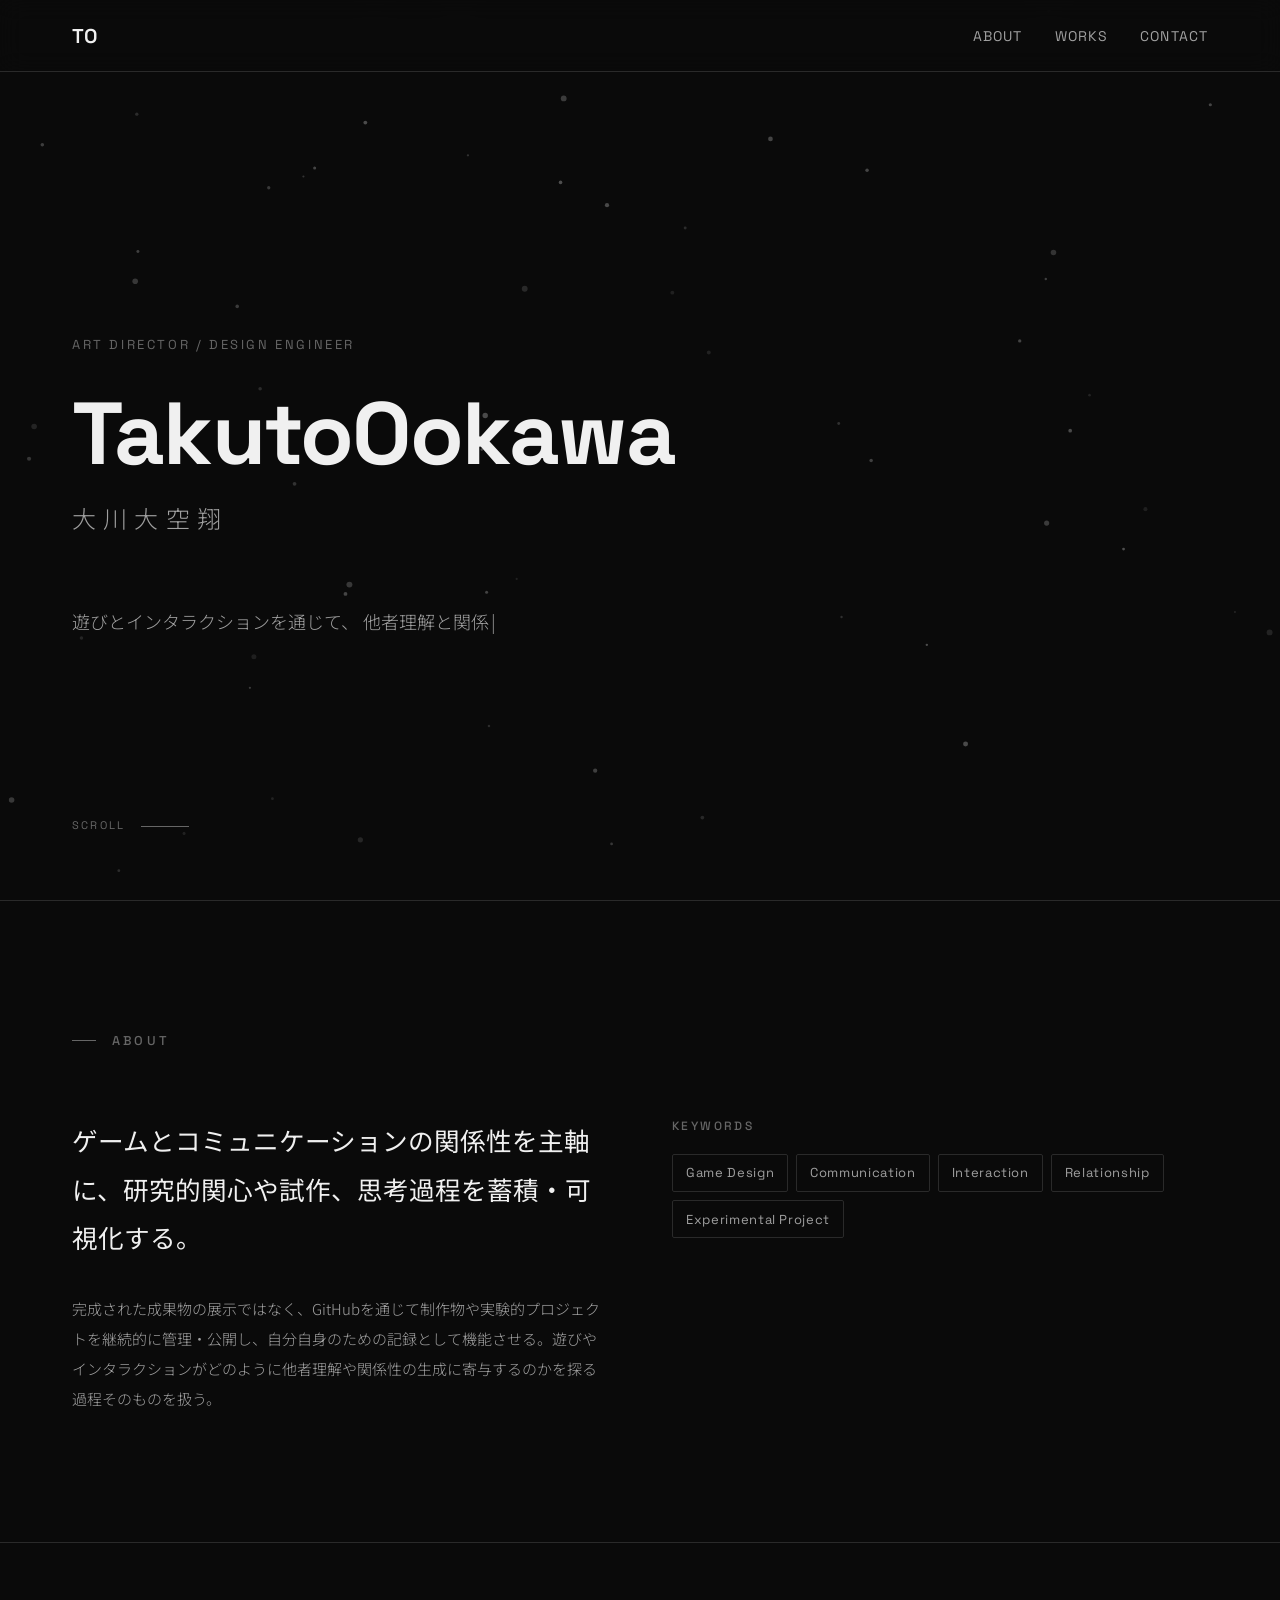
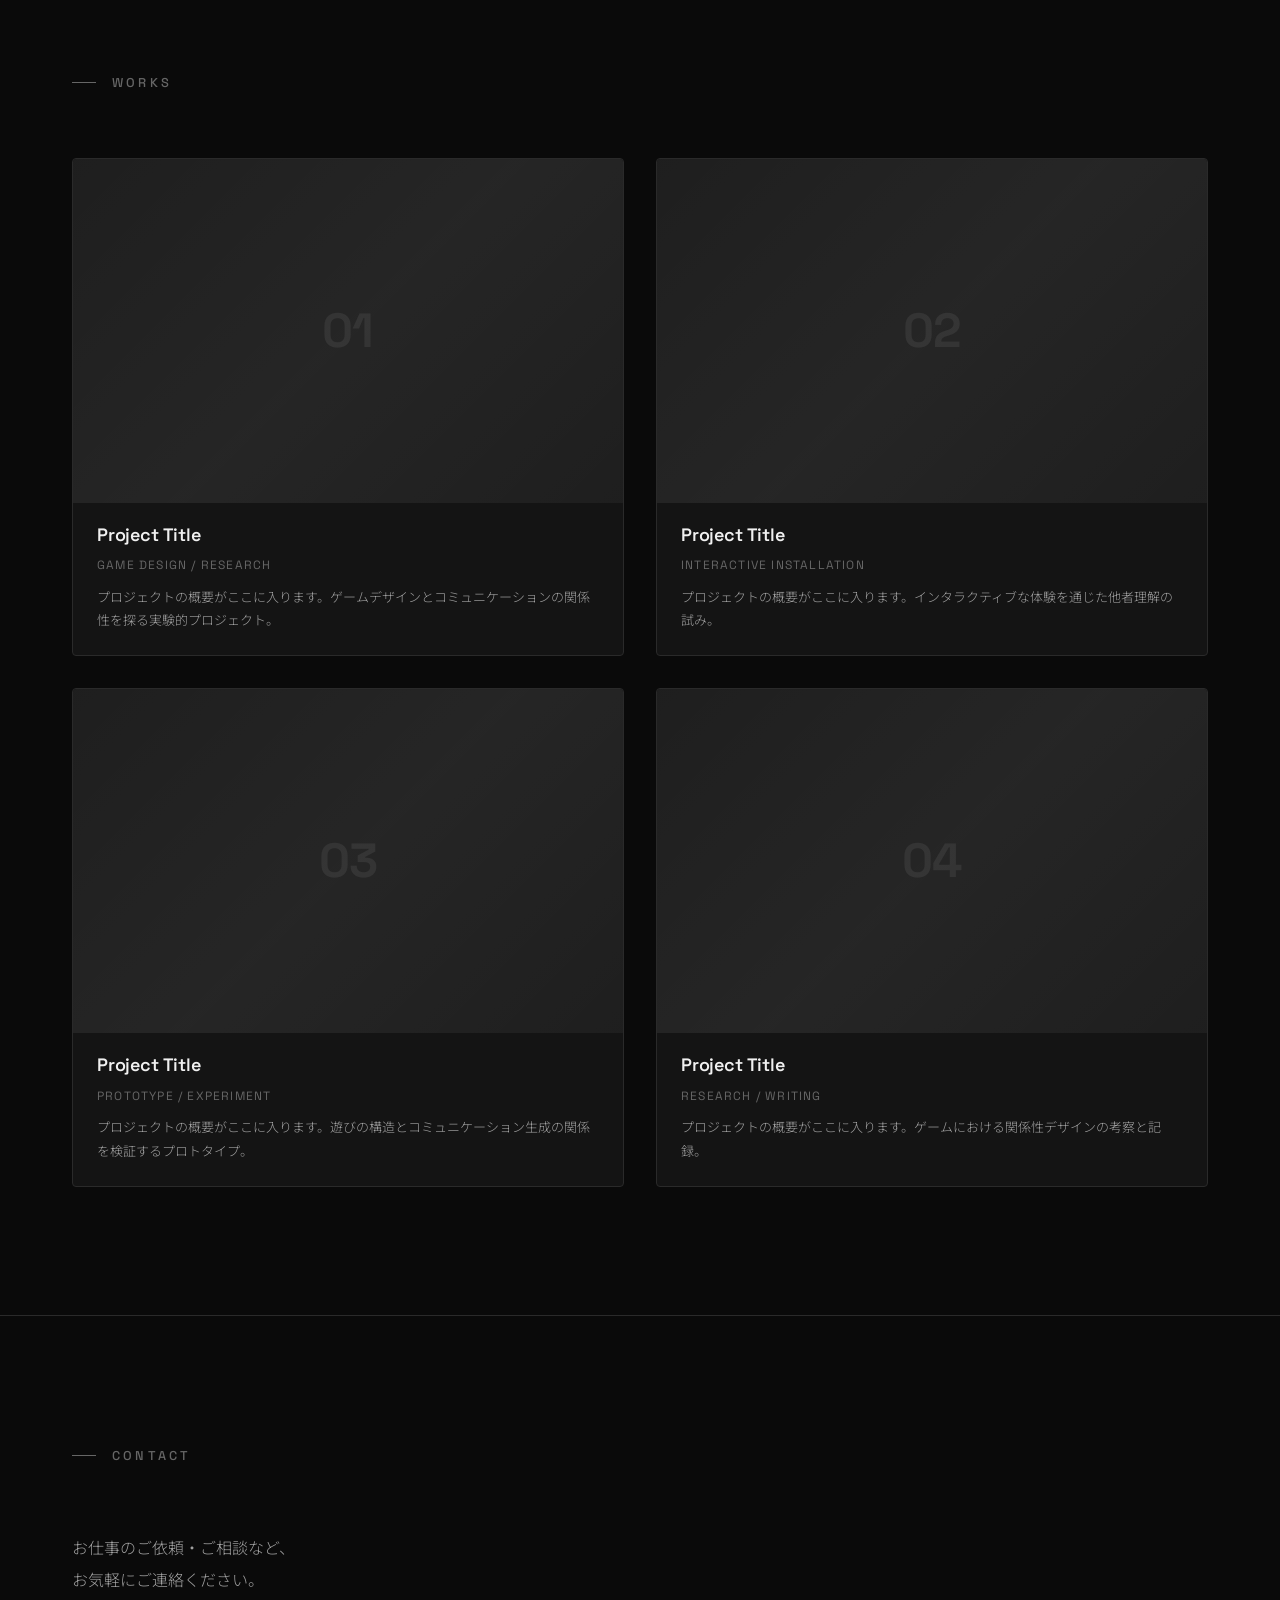
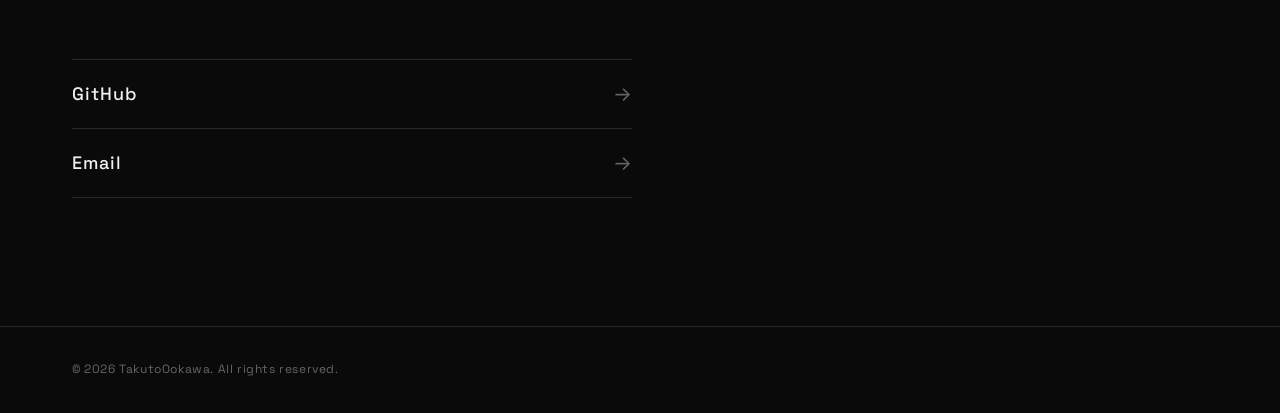
==== index.html @ 3dca69b6 "Add portfolio site skeleton (HTML/CSS/JS) - Single-page dark theme portfolio with hero, about, works" ====
<!DOCTYPE html>
<html lang="ja">
<head>
  <meta charset="UTF-8">
  <meta name="viewport" content="width=device-width, initial-scale=1.0">
  <title>TakutoOokawa | Art Director / Design Engineer</title>
  <meta name="description" content="ゲームとコミュニケーションの関係性を主軸にした研究的関心や試作を紹介するポートフォリオサイト">
  <link rel="preconnect" href="https://fonts.googleapis.com">
  <link rel="preconnect" href="https://fonts.gstatic.com" crossorigin>
  <link href="https://fonts.googleapis.com/css2?family=Inter:wght@300;400;500;600&family=Noto+Sans+JP:wght@300;400;500;600&family=Space+Grotesk:wght@400;500;600;700&display=swap" rel="stylesheet">
  <link rel="stylesheet" href="style.css">
</head>
<body>

  <!-- Particle Background Canvas -->
  <canvas id="bg-canvas" aria-hidden="true"></canvas>

  <!-- Navigation -->
  <nav class="nav" data-animate="fade-in" aria-label="メインナビゲーション">
    <div class="nav__inner">
      <a href="#" class="nav__logo">TO</a>
      <ul class="nav__links">
        <li><a href="#about">About</a></li>
        <li><a href="#works">Works</a></li>
        <li><a href="#contact">Contact</a></li>
      </ul>
    </div>
  </nav>

  <!-- Hero -->
  <header id="hero" class="hero" data-section="hero">
    <div class="hero__content" data-animate="slide-up">
      <p class="hero__label">Art Director / Design Engineer</p>
      <h1 class="hero__name">
        <span class="hero__name-en">TakutoOokawa</span>
        <span class="hero__name-ja">大川大空翔</span>
      </h1>
      <p class="hero__intro typing-text" data-animate="slide-up" data-delay="200">
        遊びとインタラクションを通じて、<br class="sp-only">
        他者理解と関係性の生成を探る。
      </p>
    </div>
    <div class="hero__scroll" data-animate="fade-in" data-delay="600">
      <span class="hero__scroll-text">Scroll</span>
      <span class="hero__scroll-line"></span>
    </div>
  </header>

  <!-- Main Content -->
  <main>

  <!-- About -->
  <section id="about" class="section about" data-section="about">
    <div class="section__inner">
      <h2 class="section__heading" data-animate="slide-up">
        <span class="section__heading-en">About</span>
      </h2>
      <div class="about__content" data-animate="slide-up" data-delay="100">
        <div class="about__text">
          <p class="about__lead">
            ゲームとコミュニケーションの関係性を主軸に、<wbr>研究的関心や試作、思考過程を蓄積・可視化する。
          </p>
          <p class="about__description">
            完成された成果物の展示ではなく、GitHubを通じて制作物や実験的プロジェクトを継続的に管理・公開し、自分自身のための記録として機能させる。遊びやインタラクションがどのように他者理解や関係性の生成に寄与するのかを探る過程そのものを扱う。
          </p>
        </div>
        <div class="about__keywords" data-animate="slide-up" data-delay="200">
          <h3 class="about__keywords-title">Keywords</h3>
          <ul class="about__keywords-list">
            <li data-keyword>Game Design</li>
            <li data-keyword>Communication</li>
            <li data-keyword>Interaction</li>
            <li data-keyword>Relationship</li>
            <li data-keyword>Experimental Project</li>
          </ul>
        </div>
      </div>
    </div>
  </section>

  <!-- Works -->
  <section id="works" class="section works" data-section="works">
    <div class="section__inner">
      <h2 class="section__heading" data-animate="slide-up">
        <span class="section__heading-en">Works</span>
      </h2>
      <div class="works__grid" data-animate="stagger">
        <article class="works__card" data-card data-animate="slide-up" data-delay="0">
          <div class="works__card-thumbnail" data-placeholder>
            <span class="works__card-number">01</span>
          </div>
          <div class="works__card-info">
            <h3 class="works__card-title">Project Title</h3>
            <p class="works__card-category">Game Design / Research</p>
            <p class="works__card-description">プロジェクトの概要がここに入ります。ゲームデザインとコミュニケーションの関係性を探る実験的プロジェクト。</p>
          </div>
        </article>
        <article class="works__card" data-card data-animate="slide-up" data-delay="100">
          <div class="works__card-thumbnail" data-placeholder>
            <span class="works__card-number">02</span>
          </div>
          <div class="works__card-info">
            <h3 class="works__card-title">Project Title</h3>
            <p class="works__card-category">Interactive Installation</p>
            <p class="works__card-description">プロジェクトの概要がここに入ります。インタラクティブな体験を通じた他者理解の試み。</p>
          </div>
        </article>
        <article class="works__card" data-card data-animate="slide-up" data-delay="200">
          <div class="works__card-thumbnail" data-placeholder>
            <span class="works__card-number">03</span>
          </div>
          <div class="works__card-info">
            <h3 class="works__card-title">Project Title</h3>
            <p class="works__card-category">Prototype / Experiment</p>
            <p class="works__card-description">プロジェクトの概要がここに入ります。遊びの構造とコミュニケーション生成の関係を検証するプロトタイプ。</p>
          </div>
        </article>
        <article class="works__card" data-card data-animate="slide-up" data-delay="300">
          <div class="works__card-thumbnail" data-placeholder>
            <span class="works__card-number">04</span>
          </div>
          <div class="works__card-info">
            <h3 class="works__card-title">Project Title</h3>
            <p class="works__card-category">Research / Writing</p>
            <p class="works__card-description">プロジェクトの概要がここに入ります。ゲームにおける関係性デザインの考察と記録。</p>
          </div>
        </article>
      </div>
    </div>
  </section>

  <!-- Contact -->
  <section id="contact" class="section contact" data-section="contact">
    <div class="section__inner">
      <h2 class="section__heading" data-animate="slide-up">
        <span class="section__heading-en">Contact</span>
      </h2>
      <div class="contact__content" data-animate="slide-up" data-delay="100">
        <p class="contact__text">
          お仕事のご依頼・ご相談など、<br>
          お気軽にご連絡ください。
        </p>
        <div class="contact__links">
          <a href="https://github.com/Kumakichi-PUG" class="contact__link" data-link="github" target="_blank" rel="noopener noreferrer">
            <span class="contact__link-label">GitHub</span>
            <span class="contact__link-arrow">&rarr;</span>
          </a>
          <a href="mailto:your-email@example.com" class="contact__link" data-link="email">
            <span class="contact__link-label">Email</span>
            <span class="contact__link-arrow">&rarr;</span>
          </a>
        </div>
      </div>
    </div>
  </section>

  </main>

  <!-- Footer -->
  <footer class="footer" data-section="footer">
    <div class="footer__inner">
      <p class="footer__copyright">&copy; 2026 TakutoOokawa. All rights reserved.</p>
    </div>
  </footer>

  <script src="main.js"></script>
</body>
</html>
---- style.css ----
/* ============================================
   CSS Custom Properties
   ============================================ */
:root {
  /* Colors */
  --color-bg: #0a0a0a;
  --color-bg-elevated: #141414;
  --color-bg-card: #1a1a1a;
  --color-border: #2a2a2a;
  --color-border-hover: #3a3a3a;
  --color-text-primary: #f0f0f0;
  --color-text-secondary: #a0a0a0;
  --color-text-muted: #666666;
  --color-accent: #e0e0e0;

  /* Typography */
  --font-en: 'Space Grotesk', 'Inter', sans-serif;
  --font-ja: 'Noto Sans JP', sans-serif;
  --font-body: 'Inter', 'Noto Sans JP', sans-serif;

  /* Spacing */
  --space-xs: 0.5rem;
  --space-sm: 1rem;
  --space-md: 2rem;
  --space-lg: 4rem;
  --space-xl: 8rem;
  --space-2xl: 12rem;

  /* Layout */
  --max-width: 1200px;
  --nav-height: 72px;

  /* Transitions */
  --transition-fast: 0.2s ease;
  --transition-base: 0.4s ease;
  --transition-slow: 0.8s cubic-bezier(0.16, 1, 0.3, 1);
}

/* ============================================
   Reset & Base
   ============================================ */
*,
*::before,
*::after {
  margin: 0;
  padding: 0;
  box-sizing: border-box;
}

html {
  scroll-behavior: smooth;
  font-size: 16px;
  -webkit-font-smoothing: antialiased;
  -moz-osx-font-smoothing: grayscale;
}

body {
  font-family: var(--font-body);
  background-color: var(--color-bg);
  color: var(--color-text-primary);
  line-height: 1.8;
  overflow-x: hidden;
}

a {
  color: inherit;
  text-decoration: none;
  transition: color var(--transition-fast);
}

ul {
  list-style: none;
}

img {
  max-width: 100%;
  display: block;
}

::selection {
  background-color: var(--color-text-primary);
  color: var(--color-bg);
}

/* ============================================
   Navigation
   ============================================ */
.nav {
  position: fixed;
  top: 0;
  left: 0;
  right: 0;
  z-index: 100;
  height: var(--nav-height);
  backdrop-filter: blur(12px);
  -webkit-backdrop-filter: blur(12px);
  background-color: rgba(10, 10, 10, 0.8);
  border-bottom: 1px solid var(--color-border);
}

.nav__inner {
  max-width: var(--max-width);
  margin: 0 auto;
  padding: 0 var(--space-md);
  height: 100%;
  display: flex;
  align-items: center;
  justify-content: space-between;
}

.nav__logo {
  font-family: var(--font-en);
  font-size: 1.25rem;
  font-weight: 600;
  letter-spacing: 0.05em;
  color: var(--color-text-primary);
}

.nav__logo:hover {
  color: var(--color-accent);
}

.nav__links {
  display: flex;
  gap: var(--space-md);
}

.nav__links a {
  font-family: var(--font-en);
  font-size: 0.875rem;
  font-weight: 400;
  letter-spacing: 0.08em;
  text-transform: uppercase;
  color: var(--color-text-secondary);
  position: relative;
}

.nav__links a::after {
  content: '';
  position: absolute;
  bottom: -4px;
  left: 0;
  width: 0;
  height: 1px;
  background-color: var(--color-text-primary);
  transition: width var(--transition-base);
}

.nav__links a:hover {
  color: var(--color-text-primary);
}

.nav__links a:hover::after {
  width: 100%;
}

/* ============================================
   Nav scroll state
   ============================================ */
.nav.scrolled {
  background-color: rgba(10, 10, 10, 0.95);
  border-bottom-color: var(--color-border-hover);
}

/* ============================================
   Canvas Background
   ============================================ */
#bg-canvas {
  position: fixed;
  top: 0;
  left: 0;
  width: 100%;
  height: 100%;
  z-index: -1;
  pointer-events: none;
}

/* ============================================
   Scroll Animations
   ============================================ */
[data-animate] {
  opacity: 0;
  transform: translateY(20px);
  transition: opacity var(--transition-slow), transform var(--transition-slow);
}

[data-animate].is-visible {
  opacity: 1;
  transform: translateY(0);
}

[data-animate][data-delay="100"] { transition-delay: 0.1s; }
[data-animate][data-delay="200"] { transition-delay: 0.2s; }
[data-animate][data-delay="300"] { transition-delay: 0.3s; }
[data-animate][data-delay="600"] { transition-delay: 0.6s; }

/* ============================================
   Typing Effect
   ============================================ */
.typing-text.typing::after {
  content: '|';
  display: inline-block;
  animation: blink 0.7s step-end infinite;
  color: var(--color-text-secondary);
  margin-left: 2px;
}

.typing-text.typed::after {
  content: none;
}

@keyframes blink {
  0%, 100% { opacity: 1; }
  50% { opacity: 0; }
}

/* ============================================
   Focus Visible
   ============================================ */
a:focus-visible,
button:focus-visible {
  outline: 2px solid var(--color-text-secondary);
  outline-offset: 4px;
  border-radius: 2px;
}

/* ============================================
   Hero
   ============================================ */
.hero {
  min-height: 100vh;
  display: flex;
  flex-direction: column;
  justify-content: center;
  align-items: flex-start;
  padding: var(--space-xl) var(--space-md);
  padding-top: calc(var(--nav-height) + var(--space-xl));
  max-width: var(--max-width);
  margin: 0 auto;
  position: relative;
}

.hero__label {
  font-family: var(--font-en);
  font-size: 0.8125rem;
  font-weight: 400;
  letter-spacing: 0.2em;
  text-transform: uppercase;
  color: var(--color-text-muted);
  margin-bottom: var(--space-md);
}

.hero__name {
  margin-bottom: var(--space-lg);
}

.hero__name-en {
  display: block;
  font-family: var(--font-en);
  font-size: clamp(2.5rem, 7vw, 5.5rem);
  font-weight: 700;
  letter-spacing: -0.02em;
  line-height: 1.05;
  color: var(--color-text-primary);
}

.hero__name-ja {
  display: block;
  font-family: var(--font-ja);
  font-size: clamp(1rem, 2.5vw, 1.5rem);
  font-weight: 300;
  letter-spacing: 0.3em;
  color: var(--color-text-secondary);
  margin-top: var(--space-sm);
}

.hero__intro {
  font-family: var(--font-ja);
  font-size: clamp(0.9375rem, 1.5vw, 1.125rem);
  font-weight: 300;
  line-height: 2;
  color: var(--color-text-secondary);
  max-width: 480px;
}

.hero__scroll {
  position: absolute;
  bottom: var(--space-lg);
  left: var(--space-md);
  display: flex;
  align-items: center;
  gap: var(--space-sm);
}

.hero__scroll-text {
  font-family: var(--font-en);
  font-size: 0.6875rem;
  letter-spacing: 0.2em;
  text-transform: uppercase;
  color: var(--color-text-muted);
}

.hero__scroll-line {
  display: block;
  width: 48px;
  height: 1px;
  background-color: var(--color-text-muted);
  position: relative;
  overflow: hidden;
}

.hero__scroll-line::after {
  content: '';
  position: absolute;
  top: 0;
  left: -100%;
  width: 100%;
  height: 100%;
  background-color: var(--color-text-primary);
  animation: scrollLine 2s ease-in-out infinite;
}

@keyframes scrollLine {
  0% { left: -100%; }
  50% { left: 0; }
  100% { left: 100%; }
}

/* ============================================
   Sections (shared)
   ============================================ */
.section {
  padding: var(--space-xl) 0;
}

.section__inner {
  max-width: var(--max-width);
  margin: 0 auto;
  padding: 0 var(--space-md);
}

.section__heading {
  margin-bottom: var(--space-lg);
}

.section__heading-en {
  font-family: var(--font-en);
  font-size: clamp(0.75rem, 1vw, 0.8125rem);
  font-weight: 500;
  letter-spacing: 0.25em;
  text-transform: uppercase;
  color: var(--color-text-muted);
  display: flex;
  align-items: center;
  gap: var(--space-sm);
}

.section__heading-en::before {
  content: '';
  display: block;
  width: 24px;
  height: 1px;
  background-color: var(--color-text-muted);
}

/* ============================================
   About
   ============================================ */
.about {
  border-top: 1px solid var(--color-border);
}

.about__content {
  display: grid;
  grid-template-columns: 1fr 1fr;
  gap: var(--space-lg);
  align-items: start;
}

.about__lead {
  font-family: var(--font-ja);
  font-size: clamp(1.25rem, 2vw, 1.625rem);
  font-weight: 400;
  line-height: 1.9;
  color: var(--color-text-primary);
  margin-bottom: var(--space-md);
}

.about__description {
  font-family: var(--font-ja);
  font-size: 0.9375rem;
  font-weight: 300;
  line-height: 2;
  color: var(--color-text-secondary);
}

.about__keywords-title {
  font-family: var(--font-en);
  font-size: 0.75rem;
  font-weight: 500;
  letter-spacing: 0.2em;
  text-transform: uppercase;
  color: var(--color-text-muted);
  margin-bottom: var(--space-sm);
}

.about__keywords-list {
  display: flex;
  flex-wrap: wrap;
  gap: var(--space-xs);
}

.about__keywords-list li {
  font-family: var(--font-en);
  font-size: 0.8125rem;
  font-weight: 400;
  letter-spacing: 0.05em;
  color: var(--color-text-secondary);
  padding: 0.5em 1em;
  border: 1px solid var(--color-border);
  border-radius: 2px;
  transition: border-color var(--transition-fast), color var(--transition-fast);
}

.about__keywords-list li:hover {
  border-color: var(--color-border-hover);
  color: var(--color-text-primary);
}

/* ============================================
   Works
   ============================================ */
.works {
  border-top: 1px solid var(--color-border);
}

.works__grid {
  display: grid;
  grid-template-columns: repeat(2, 1fr);
  gap: var(--space-md);
}

.works__card {
  background-color: var(--color-bg-elevated);
  border: 1px solid var(--color-border);
  border-radius: 4px;
  overflow: hidden;
  transition: border-color var(--transition-base), transform var(--transition-base);
  cursor: pointer;
}

.works__card:hover {
  border-color: var(--color-border-hover);
  transform: translateY(-4px);
}

.works__card-thumbnail {
  aspect-ratio: 16 / 10;
  background-color: var(--color-bg-card);
  display: flex;
  align-items: center;
  justify-content: center;
  position: relative;
  overflow: hidden;
}

.works__card-thumbnail::before {
  content: '';
  position: absolute;
  inset: 0;
  background: linear-gradient(
    135deg,
    rgba(255, 255, 255, 0.02) 0%,
    rgba(255, 255, 255, 0.05) 50%,
    rgba(255, 255, 255, 0.02) 100%
  );
}

.works__card-number {
  font-family: var(--font-en);
  font-size: 3rem;
  font-weight: 700;
  color: var(--color-border);
  letter-spacing: -0.02em;
  user-select: none;
}

.works__card-info {
  padding: var(--space-sm) calc(var(--space-sm) * 1.5) calc(var(--space-sm) * 1.5);
}

.works__card-title {
  font-family: var(--font-en);
  font-size: 1.125rem;
  font-weight: 600;
  letter-spacing: -0.01em;
  color: var(--color-text-primary);
  margin-bottom: 0.25rem;
}

.works__card-category {
  font-family: var(--font-en);
  font-size: 0.75rem;
  font-weight: 400;
  letter-spacing: 0.1em;
  text-transform: uppercase;
  color: var(--color-text-muted);
  margin-bottom: var(--space-xs);
}

.works__card-description {
  font-family: var(--font-ja);
  font-size: 0.8125rem;
  font-weight: 300;
  line-height: 1.8;
  color: var(--color-text-secondary);
}

/* ============================================
   Contact
   ============================================ */
.contact {
  border-top: 1px solid var(--color-border);
}

.contact__content {
  max-width: 560px;
}

.contact__text {
  font-family: var(--font-ja);
  font-size: 1rem;
  font-weight: 300;
  line-height: 2;
  color: var(--color-text-secondary);
  margin-bottom: var(--space-lg);
}

.contact__links {
  display: flex;
  flex-direction: column;
  gap: 0;
}

.contact__link {
  display: flex;
  align-items: center;
  justify-content: space-between;
  padding: var(--space-sm) 0;
  border-bottom: 1px solid var(--color-border);
  transition: padding-left var(--transition-base);
}

.contact__link:first-child {
  border-top: 1px solid var(--color-border);
}

.contact__link:hover {
  padding-left: var(--space-sm);
}

.contact__link-label {
  font-family: var(--font-en);
  font-size: 1.125rem;
  font-weight: 500;
  letter-spacing: 0.05em;
  color: var(--color-text-primary);
}

.contact__link-arrow {
  font-size: 1.25rem;
  color: var(--color-text-muted);
  transition: color var(--transition-fast), transform var(--transition-fast);
}

.contact__link:hover .contact__link-arrow {
  color: var(--color-text-primary);
  transform: translateX(4px);
}

/* ============================================
   Footer
   ============================================ */
.footer {
  border-top: 1px solid var(--color-border);
  padding: var(--space-md) 0;
}

.footer__inner {
  max-width: var(--max-width);
  margin: 0 auto;
  padding: 0 var(--space-md);
}

.footer__copyright {
  font-family: var(--font-en);
  font-size: 0.75rem;
  font-weight: 400;
  letter-spacing: 0.05em;
  color: var(--color-text-muted);
}

/* ============================================
   Utility: sp-only line break
   ============================================ */
.sp-only {
  display: none;
}

/* ============================================
   Responsive
   ============================================ */
@media (max-width: 768px) {
  :root {
    --space-xl: 5rem;
  }

  .sp-only {
    display: inline;
  }

  .about__content {
    grid-template-columns: 1fr;
    gap: var(--space-md);
  }

  .works__grid {
    grid-template-columns: 1fr;
  }

  .hero {
    padding-top: calc(var(--nav-height) + var(--space-lg));
  }

  .hero__scroll {
    bottom: var(--space-md);
  }
}

@media (max-width: 480px) {
  :root {
    --space-xl: 3.5rem;
    --space-lg: 2.5rem;
  }

  .nav__links {
    gap: var(--space-sm);
  }

  .nav__links a {
    font-size: 0.75rem;
  }
}
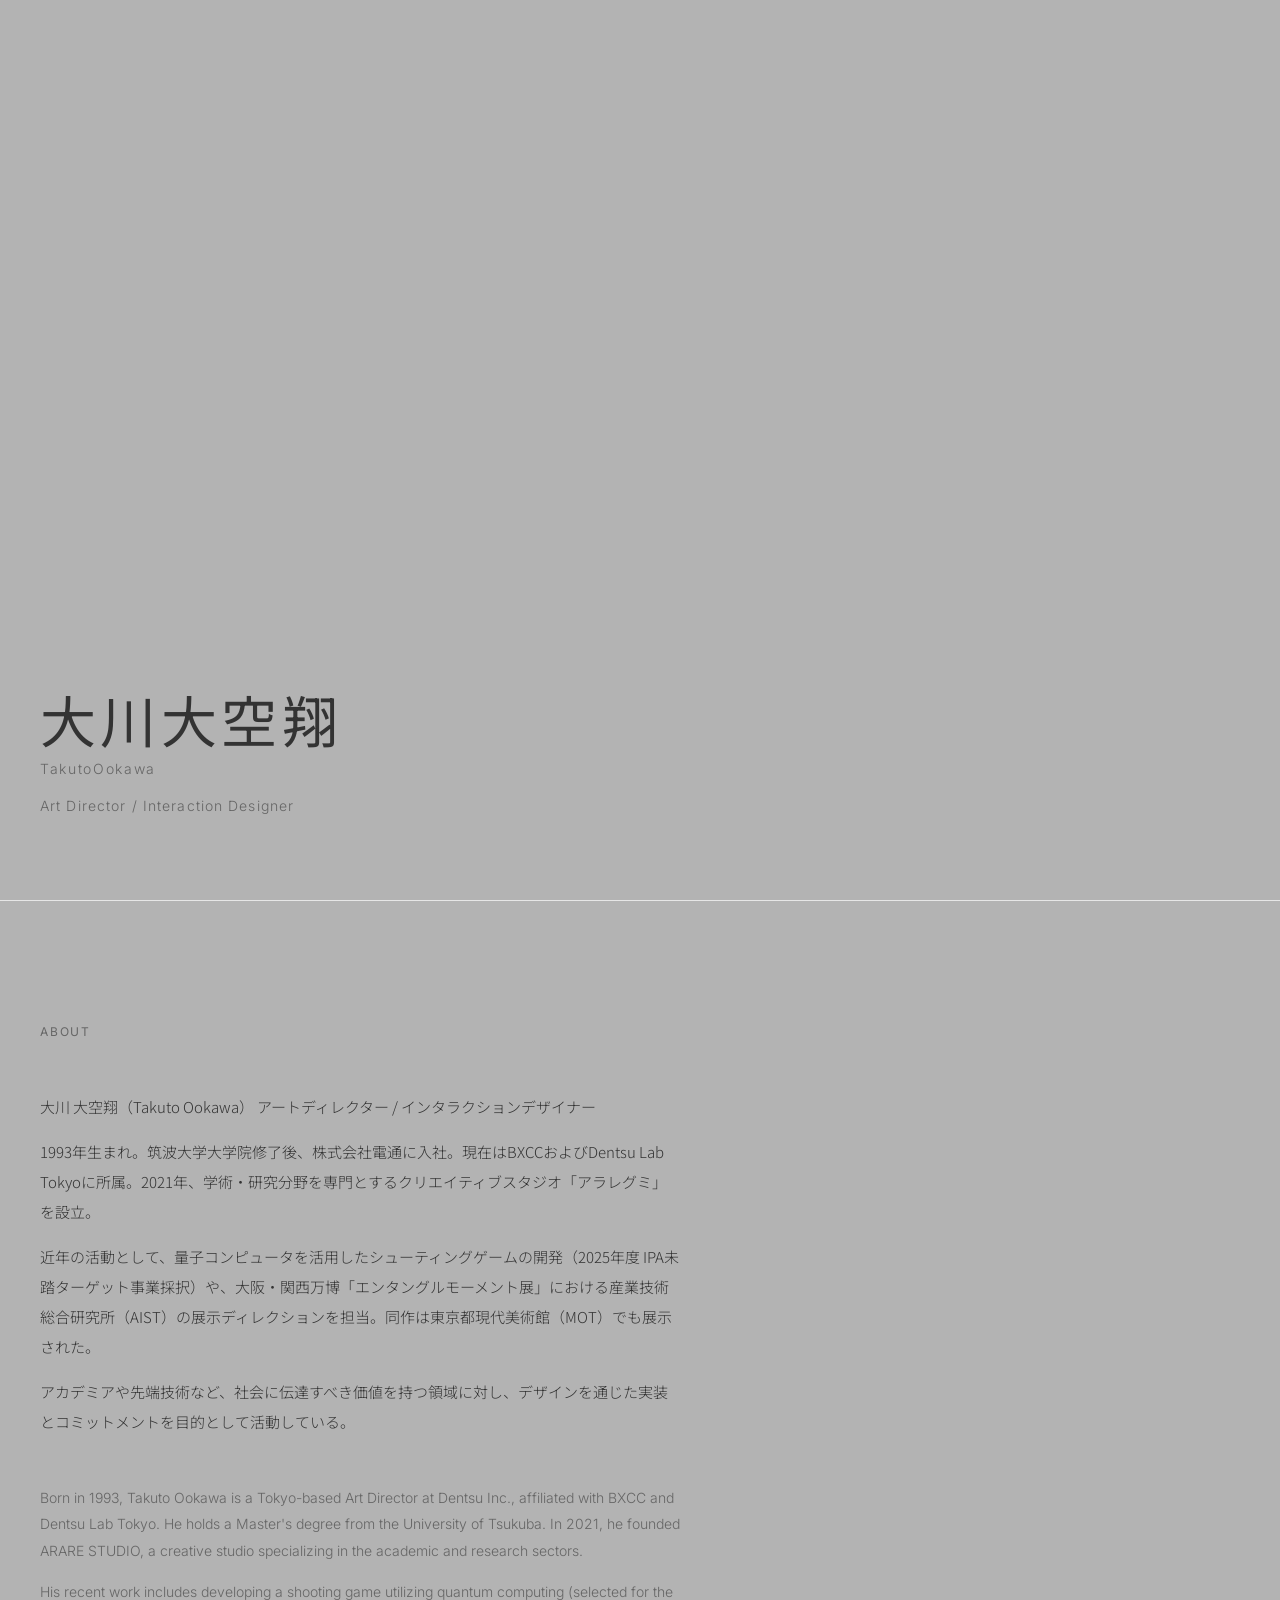
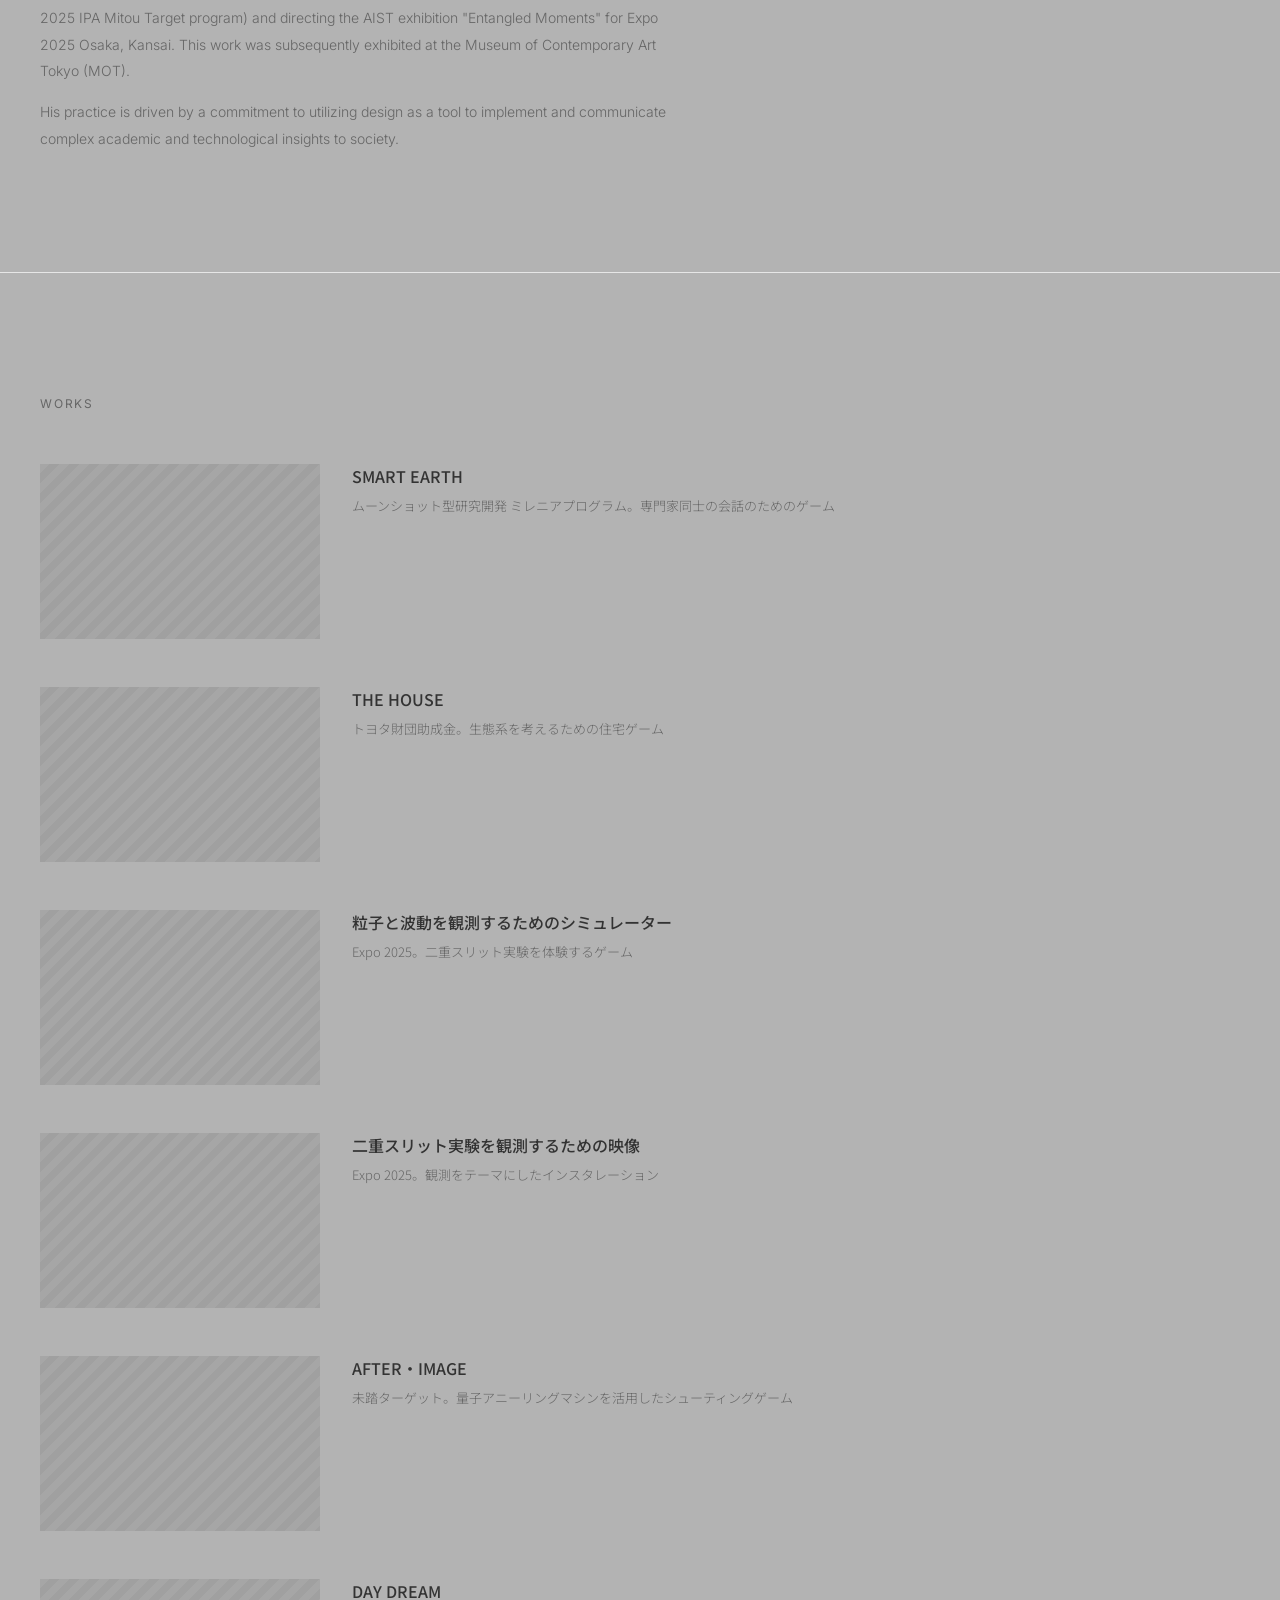
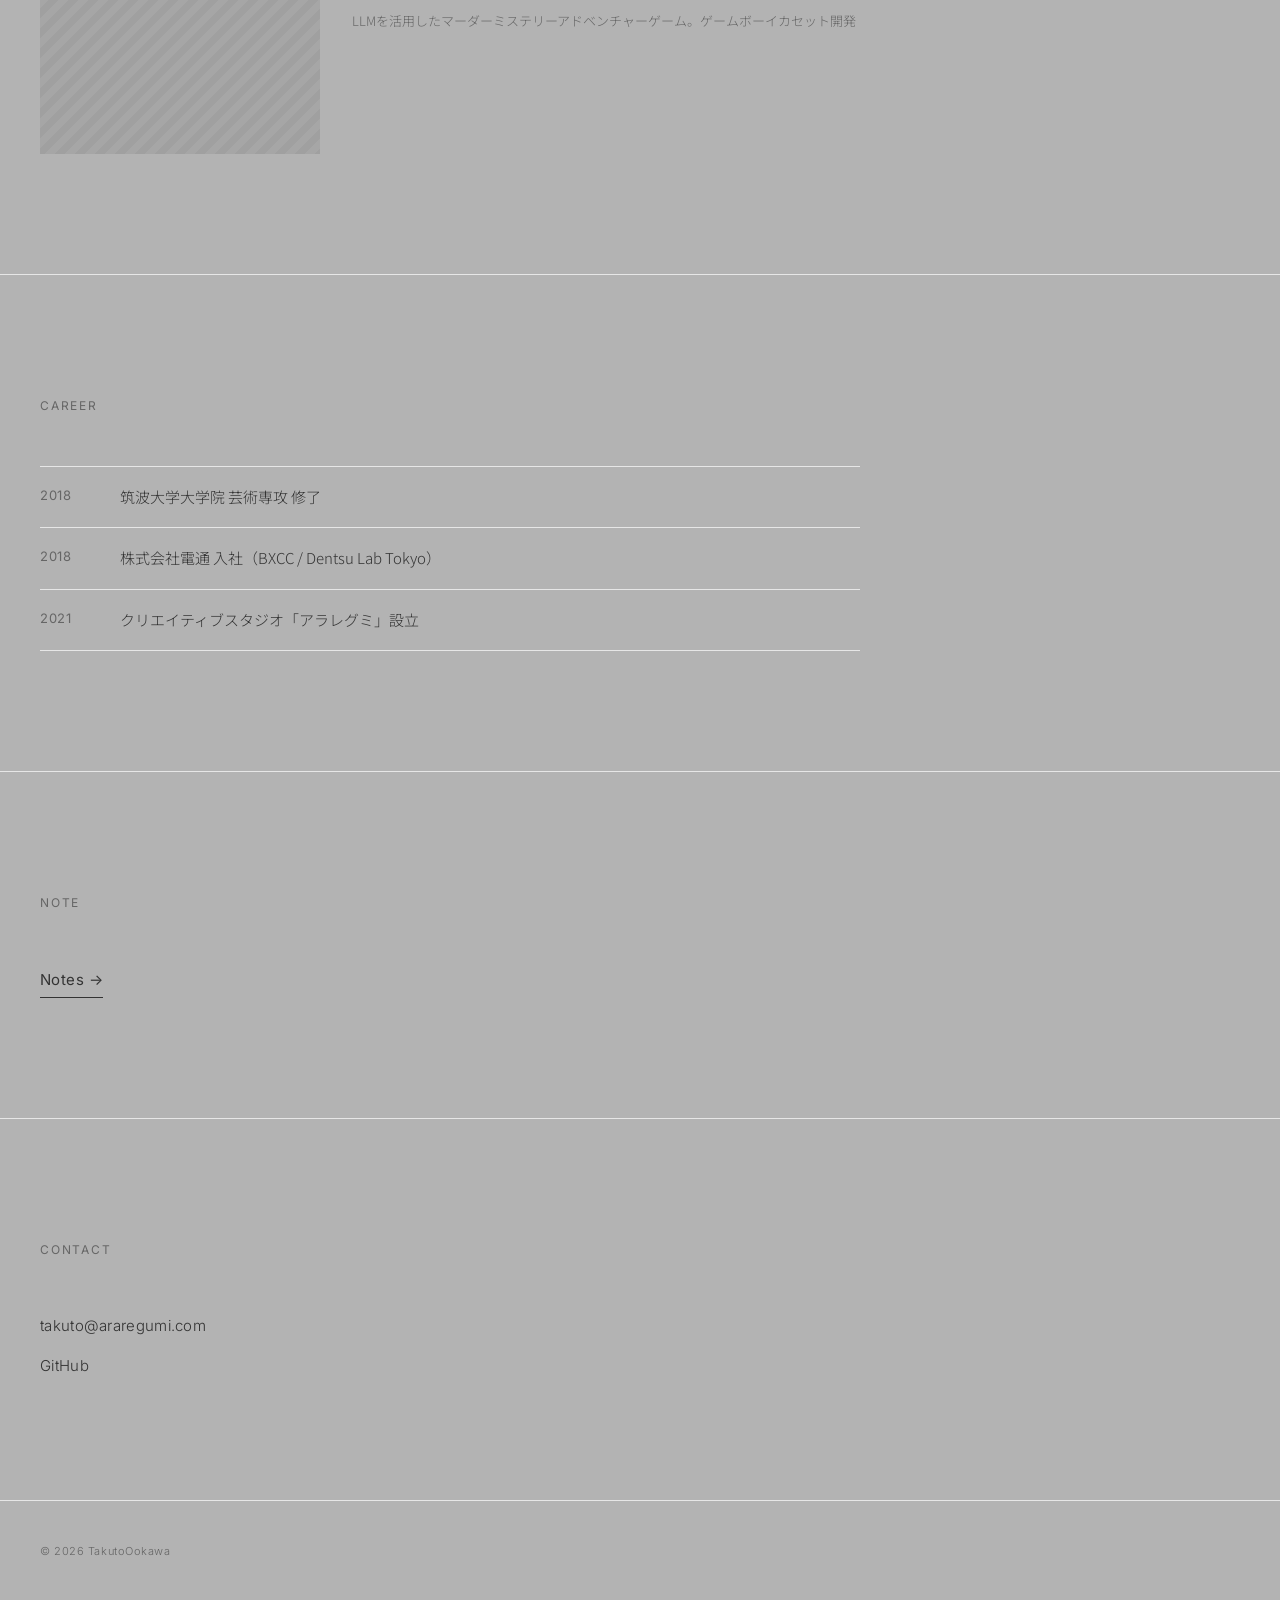
==== commit 187c416f: "Redesign portfolio site with minimal light theme - Light gray background (#B3B3B3), clean typography" ====
--- a/index.html
+++ b/index.html
@@ -3,163 +3,156 @@
 <head>
   <meta charset="UTF-8">
   <meta name="viewport" content="width=device-width, initial-scale=1.0">
-  <title>TakutoOokawa | Art Director / Design Engineer</title>
-  <meta name="description" content="ゲームとコミュニケーションの関係性を主軸にした研究的関心や試作を紹介するポートフォリオサイト">
+  <title>TakutoOokawa | Art Director / Interaction Designer</title>
+  <meta name="description" content="大川大空翔 — アートディレクター / インタラクションデザイナー。デザインを通じた実装とコミットメントを目的として活動。">
   <link rel="preconnect" href="https://fonts.googleapis.com">
   <link rel="preconnect" href="https://fonts.gstatic.com" crossorigin>
-  <link href="https://fonts.googleapis.com/css2?family=Inter:wght@300;400;500;600&family=Noto+Sans+JP:wght@300;400;500;600&family=Space+Grotesk:wght@400;500;600;700&display=swap" rel="stylesheet">
+  <link href="https://fonts.googleapis.com/css2?family=Inter:wght@300;400;500&family=Noto+Sans+JP:wght@300;400;500&display=swap" rel="stylesheet">
   <link rel="stylesheet" href="style.css">
 </head>
 <body>
 
-  <!-- Particle Background Canvas -->
-  <canvas id="bg-canvas" aria-hidden="true"></canvas>
-
-  <!-- Navigation -->
-  <nav class="nav" data-animate="fade-in" aria-label="メインナビゲーション">
-    <div class="nav__inner">
-      <a href="#" class="nav__logo">TO</a>
-      <ul class="nav__links">
-        <li><a href="#about">About</a></li>
-        <li><a href="#works">Works</a></li>
-        <li><a href="#contact">Contact</a></li>
-      </ul>
-    </div>
-  </nav>
-
   <!-- Hero -->
-  <header id="hero" class="hero" data-section="hero">
-    <div class="hero__content" data-animate="slide-up">
-      <p class="hero__label">Art Director / Design Engineer</p>
+  <header class="hero">
+    <div class="hero__inner">
       <h1 class="hero__name">
+        <span class="hero__name-ja">大川大空翔</span>
         <span class="hero__name-en">TakutoOokawa</span>
-        <span class="hero__name-ja">大川大空翔</span>
       </h1>
-      <p class="hero__intro typing-text" data-animate="slide-up" data-delay="200">
-        遊びとインタラクションを通じて、<br class="sp-only">
-        他者理解と関係性の生成を探る。
-      </p>
-    </div>
-    <div class="hero__scroll" data-animate="fade-in" data-delay="600">
-      <span class="hero__scroll-text">Scroll</span>
-      <span class="hero__scroll-line"></span>
+      <p class="hero__title">Art Director / Interaction Designer</p>
     </div>
   </header>
 
-  <!-- Main Content -->
   <main>
 
-  <!-- About -->
-  <section id="about" class="section about" data-section="about">
-    <div class="section__inner">
-      <h2 class="section__heading" data-animate="slide-up">
-        <span class="section__heading-en">About</span>
-      </h2>
-      <div class="about__content" data-animate="slide-up" data-delay="100">
-        <div class="about__text">
-          <p class="about__lead">
-            ゲームとコミュニケーションの関係性を主軸に、<wbr>研究的関心や試作、思考過程を蓄積・可視化する。
-          </p>
-          <p class="about__description">
-            完成された成果物の展示ではなく、GitHubを通じて制作物や実験的プロジェクトを継続的に管理・公開し、自分自身のための記録として機能させる。遊びやインタラクションがどのように他者理解や関係性の生成に寄与するのかを探る過程そのものを扱う。
-          </p>
-        </div>
-        <div class="about__keywords" data-animate="slide-up" data-delay="200">
-          <h3 class="about__keywords-title">Keywords</h3>
-          <ul class="about__keywords-list">
-            <li data-keyword>Game Design</li>
-            <li data-keyword>Communication</li>
-            <li data-keyword>Interaction</li>
-            <li data-keyword>Relationship</li>
-            <li data-keyword>Experimental Project</li>
-          </ul>
+    <!-- About -->
+    <section id="about" class="section">
+      <div class="section__inner">
+        <h2 class="section__heading">About</h2>
+        <div class="about fade-in">
+          <div class="about__ja">
+            <p>大川 大空翔（Takuto Ookawa） アートディレクター / インタラクションデザイナー</p>
+            <p>1993年生まれ。筑波大学大学院修了後、株式会社電通に入社。現在はBXCCおよびDentsu Lab Tokyoに所属。2021年、学術・研究分野を専門とするクリエイティブスタジオ「アラレグミ」を設立。</p>
+            <p>近年の活動として、量子コンピュータを活用したシューティングゲームの開発（2025年度 IPA未踏ターゲット事業採択）や、大阪・関西万博「エンタングルモーメント展」における産業技術総合研究所（AIST）の展示ディレクションを担当。同作は東京都現代美術館（MOT）でも展示された。</p>
+            <p>アカデミアや先端技術など、社会に伝達すべき価値を持つ領域に対し、デザインを通じた実装とコミットメントを目的として活動している。</p>
+          </div>
+          <div class="about__en">
+            <p>Born in 1993, Takuto Ookawa is a Tokyo-based Art Director at Dentsu Inc., affiliated with BXCC and Dentsu Lab Tokyo. He holds a Master's degree from the University of Tsukuba. In 2021, he founded ARARE STUDIO, a creative studio specializing in the academic and research sectors.</p>
+            <p>His recent work includes developing a shooting game utilizing quantum computing (selected for the 2025 IPA Mitou Target program) and directing the AIST exhibition "Entangled Moments" for Expo 2025 Osaka, Kansai. This work was subsequently exhibited at the Museum of Contemporary Art Tokyo (MOT).</p>
+            <p>His practice is driven by a commitment to utilizing design as a tool to implement and communicate complex academic and technological insights to society.</p>
+          </div>
         </div>
       </div>
-    </div>
-  </section>
+    </section>
 
-  <!-- Works -->
-  <section id="works" class="section works" data-section="works">
-    <div class="section__inner">
-      <h2 class="section__heading" data-animate="slide-up">
-        <span class="section__heading-en">Works</span>
-      </h2>
-      <div class="works__grid" data-animate="stagger">
-        <article class="works__card" data-card data-animate="slide-up" data-delay="0">
-          <div class="works__card-thumbnail" data-placeholder>
-            <span class="works__card-number">01</span>
-          </div>
-          <div class="works__card-info">
-            <h3 class="works__card-title">Project Title</h3>
-            <p class="works__card-category">Game Design / Research</p>
-            <p class="works__card-description">プロジェクトの概要がここに入ります。ゲームデザインとコミュニケーションの関係性を探る実験的プロジェクト。</p>
-          </div>
-        </article>
-        <article class="works__card" data-card data-animate="slide-up" data-delay="100">
-          <div class="works__card-thumbnail" data-placeholder>
-            <span class="works__card-number">02</span>
-          </div>
-          <div class="works__card-info">
-            <h3 class="works__card-title">Project Title</h3>
-            <p class="works__card-category">Interactive Installation</p>
-            <p class="works__card-description">プロジェクトの概要がここに入ります。インタラクティブな体験を通じた他者理解の試み。</p>
-          </div>
-        </article>
-        <article class="works__card" data-card data-animate="slide-up" data-delay="200">
-          <div class="works__card-thumbnail" data-placeholder>
-            <span class="works__card-number">03</span>
-          </div>
-          <div class="works__card-info">
-            <h3 class="works__card-title">Project Title</h3>
-            <p class="works__card-category">Prototype / Experiment</p>
-            <p class="works__card-description">プロジェクトの概要がここに入ります。遊びの構造とコミュニケーション生成の関係を検証するプロトタイプ。</p>
-          </div>
-        </article>
-        <article class="works__card" data-card data-animate="slide-up" data-delay="300">
-          <div class="works__card-thumbnail" data-placeholder>
-            <span class="works__card-number">04</span>
-          </div>
-          <div class="works__card-info">
-            <h3 class="works__card-title">Project Title</h3>
-            <p class="works__card-category">Research / Writing</p>
-            <p class="works__card-description">プロジェクトの概要がここに入ります。ゲームにおける関係性デザインの考察と記録。</p>
-          </div>
-        </article>
+    <!-- Works -->
+    <section id="works" class="section">
+      <div class="section__inner">
+        <h2 class="section__heading">Works</h2>
+        <ul class="works fade-in">
+          <li class="works__item">
+            <div class="works__thumbnail">
+              <span class="works__placeholder"></span>
+            </div>
+            <div class="works__info">
+              <h3 class="works__title">SMART EARTH</h3>
+              <p class="works__desc">ムーンショット型研究開発 ミレニアプログラム。専門家同士の会話のためのゲーム</p>
+            </div>
+          </li>
+          <li class="works__item">
+            <div class="works__thumbnail">
+              <span class="works__placeholder"></span>
+            </div>
+            <div class="works__info">
+              <h3 class="works__title">THE HOUSE</h3>
+              <p class="works__desc">トヨタ財団助成金。生態系を考えるための住宅ゲーム</p>
+            </div>
+          </li>
+          <li class="works__item">
+            <div class="works__thumbnail">
+              <span class="works__placeholder"></span>
+            </div>
+            <div class="works__info">
+              <h3 class="works__title">粒子と波動を観測するためのシミュレーター</h3>
+              <p class="works__desc">Expo 2025。二重スリット実験を体験するゲーム</p>
+            </div>
+          </li>
+          <li class="works__item">
+            <div class="works__thumbnail">
+              <span class="works__placeholder"></span>
+            </div>
+            <div class="works__info">
+              <h3 class="works__title">二重スリット実験を観測するための映像</h3>
+              <p class="works__desc">Expo 2025。観測をテーマにしたインスタレーション</p>
+            </div>
+          </li>
+          <li class="works__item">
+            <div class="works__thumbnail">
+              <span class="works__placeholder"></span>
+            </div>
+            <div class="works__info">
+              <h3 class="works__title">AFTER・IMAGE</h3>
+              <p class="works__desc">未踏ターゲット。量子アニーリングマシンを活用したシューティングゲーム</p>
+            </div>
+          </li>
+          <li class="works__item">
+            <div class="works__thumbnail">
+              <span class="works__placeholder"></span>
+            </div>
+            <div class="works__info">
+              <h3 class="works__title">DAY DREAM</h3>
+              <p class="works__desc">LLMを活用したマーダーミステリーアドベンチャーゲーム。ゲームボーイカセット開発</p>
+            </div>
+          </li>
+        </ul>
       </div>
-    </div>
-  </section>
+    </section>
 
-  <!-- Contact -->
-  <section id="contact" class="section contact" data-section="contact">
-    <div class="section__inner">
-      <h2 class="section__heading" data-animate="slide-up">
-        <span class="section__heading-en">Contact</span>
-      </h2>
-      <div class="contact__content" data-animate="slide-up" data-delay="100">
-        <p class="contact__text">
-          お仕事のご依頼・ご相談など、<br>
-          お気軽にご連絡ください。
-        </p>
-        <div class="contact__links">
-          <a href="https://github.com/Kumakichi-PUG" class="contact__link" data-link="github" target="_blank" rel="noopener noreferrer">
-            <span class="contact__link-label">GitHub</span>
-            <span class="contact__link-arrow">&rarr;</span>
-          </a>
-          <a href="mailto:your-email@example.com" class="contact__link" data-link="email">
-            <span class="contact__link-label">Email</span>
-            <span class="contact__link-arrow">&rarr;</span>
-          </a>
-        </div>
+    <!-- Career -->
+    <section id="career" class="section">
+      <div class="section__inner">
+        <h2 class="section__heading">Career</h2>
+        <ul class="career fade-in">
+          <li class="career__item">
+            <span class="career__year">2018</span>
+            <span class="career__text">筑波大学大学院 芸術専攻 修了</span>
+          </li>
+          <li class="career__item">
+            <span class="career__year">2018</span>
+            <span class="career__text">株式会社電通 入社（BXCC / Dentsu Lab Tokyo）</span>
+          </li>
+          <li class="career__item">
+            <span class="career__year">2021</span>
+            <span class="career__text">クリエイティブスタジオ「アラレグミ」設立</span>
+          </li>
+        </ul>
       </div>
-    </div>
-  </section>
+    </section>
+
+    <!-- Note -->
+    <section id="note" class="section">
+      <div class="section__inner">
+        <h2 class="section__heading">Note</h2>
+        <a href="https://scrapbox.io/placeholder" class="note__link fade-in" target="_blank" rel="noopener noreferrer">Notes →</a>
+      </div>
+    </section>
+
+    <!-- Contact -->
+    <section id="contact" class="section">
+      <div class="section__inner">
+        <h2 class="section__heading">Contact</h2>
+        <ul class="contact fade-in">
+          <li><a href="mailto:takuto@araregumi.com">takuto@araregumi.com</a></li>
+          <li><a href="https://github.com/Kumakichi-PUG" target="_blank" rel="noopener noreferrer">GitHub</a></li>
+        </ul>
+      </div>
+    </section>
 
   </main>
 
-  <!-- Footer -->
-  <footer class="footer" data-section="footer">
+  <footer class="footer">
     <div class="footer__inner">
-      <p class="footer__copyright">&copy; 2026 TakutoOokawa. All rights reserved.</p>
+      <p>&copy; 2026 TakutoOokawa</p>
     </div>
   </footer>
 
--- a/style.css
+++ b/style.css
@@ -1,44 +1,15 @@
-/* ============================================
-   CSS Custom Properties
-   ============================================ */
 :root {
-  /* Colors */
-  --color-bg: #0a0a0a;
-  --color-bg-elevated: #141414;
-  --color-bg-card: #1a1a1a;
-  --color-border: #2a2a2a;
-  --color-border-hover: #3a3a3a;
-  --color-text-primary: #f0f0f0;
-  --color-text-secondary: #a0a0a0;
-  --color-text-muted: #666666;
-  --color-accent: #e0e0e0;
-
-  /* Typography */
-  --font-en: 'Space Grotesk', 'Inter', sans-serif;
+  --color-bg: #B3B3B3;
+  --color-text: #333333;
+  --color-text-light: #666666;
+  --color-border: #E6E6E6;
+  --color-placeholder: #A0A0A0;
+  --font-en: 'Inter', sans-serif;
   --font-ja: 'Noto Sans JP', sans-serif;
-  --font-body: 'Inter', 'Noto Sans JP', sans-serif;
-
-  /* Spacing */
-  --space-xs: 0.5rem;
-  --space-sm: 1rem;
-  --space-md: 2rem;
-  --space-lg: 4rem;
-  --space-xl: 8rem;
-  --space-2xl: 12rem;
-
-  /* Layout */
-  --max-width: 1200px;
-  --nav-height: 72px;
-
-  /* Transitions */
-  --transition-fast: 0.2s ease;
-  --transition-base: 0.4s ease;
-  --transition-slow: 0.8s cubic-bezier(0.16, 1, 0.3, 1);
-}
-
-/* ============================================
-   Reset & Base
-   ============================================ */
+  --max-width: 820px;
+  --space-section: 120px;
+}
+
 *,
 *::before,
 *::after {
@@ -48,606 +19,339 @@
 }
 
 html {
+  font-size: 16px;
   scroll-behavior: smooth;
-  font-size: 16px;
   -webkit-font-smoothing: antialiased;
   -moz-osx-font-smoothing: grayscale;
 }
 
 body {
-  font-family: var(--font-body);
+  font-family: var(--font-ja);
   background-color: var(--color-bg);
-  color: var(--color-text-primary);
-  line-height: 1.8;
-  overflow-x: hidden;
+  color: var(--color-text);
+  line-height: 1.9;
 }
 
 a {
-  color: inherit;
+  color: var(--color-text);
   text-decoration: none;
-  transition: color var(--transition-fast);
+}
+
+a:hover {
+  opacity: 0.6;
+}
+
+a:focus-visible {
+  outline: 2px solid var(--color-text);
+  outline-offset: 3px;
 }
 
 ul {
   list-style: none;
 }
 
-img {
-  max-width: 100%;
-  display: block;
-}
-
 ::selection {
-  background-color: var(--color-text-primary);
+  background-color: var(--color-text);
   color: var(--color-bg);
 }
 
-/* ============================================
-   Navigation
-   ============================================ */
-.nav {
-  position: fixed;
-  top: 0;
-  left: 0;
-  right: 0;
-  z-index: 100;
-  height: var(--nav-height);
-  backdrop-filter: blur(12px);
-  -webkit-backdrop-filter: blur(12px);
-  background-color: rgba(10, 10, 10, 0.8);
-  border-bottom: 1px solid var(--color-border);
-}
-
-.nav__inner {
-  max-width: var(--max-width);
-  margin: 0 auto;
-  padding: 0 var(--space-md);
-  height: 100%;
-  display: flex;
-  align-items: center;
-  justify-content: space-between;
-}
-
-.nav__logo {
-  font-family: var(--font-en);
-  font-size: 1.25rem;
-  font-weight: 600;
-  letter-spacing: 0.05em;
-  color: var(--color-text-primary);
-}
-
-.nav__logo:hover {
-  color: var(--color-accent);
-}
-
-.nav__links {
-  display: flex;
-  gap: var(--space-md);
-}
-
-.nav__links a {
-  font-family: var(--font-en);
-  font-size: 0.875rem;
-  font-weight: 400;
-  letter-spacing: 0.08em;
-  text-transform: uppercase;
-  color: var(--color-text-secondary);
-  position: relative;
-}
-
-.nav__links a::after {
-  content: '';
-  position: absolute;
-  bottom: -4px;
-  left: 0;
-  width: 0;
-  height: 1px;
-  background-color: var(--color-text-primary);
-  transition: width var(--transition-base);
-}
-
-.nav__links a:hover {
-  color: var(--color-text-primary);
-}
-
-.nav__links a:hover::after {
-  width: 100%;
-}
-
-/* ============================================
-   Nav scroll state
-   ============================================ */
-.nav.scrolled {
-  background-color: rgba(10, 10, 10, 0.95);
-  border-bottom-color: var(--color-border-hover);
-}
-
-/* ============================================
-   Canvas Background
-   ============================================ */
-#bg-canvas {
-  position: fixed;
-  top: 0;
-  left: 0;
-  width: 100%;
-  height: 100%;
-  z-index: -1;
-  pointer-events: none;
-}
-
-/* ============================================
-   Scroll Animations
-   ============================================ */
-[data-animate] {
-  opacity: 0;
-  transform: translateY(20px);
-  transition: opacity var(--transition-slow), transform var(--transition-slow);
-}
-
-[data-animate].is-visible {
-  opacity: 1;
-  transform: translateY(0);
-}
-
-[data-animate][data-delay="100"] { transition-delay: 0.1s; }
-[data-animate][data-delay="200"] { transition-delay: 0.2s; }
-[data-animate][data-delay="300"] { transition-delay: 0.3s; }
-[data-animate][data-delay="600"] { transition-delay: 0.6s; }
-
-/* ============================================
-   Typing Effect
-   ============================================ */
-.typing-text.typing::after {
-  content: '|';
-  display: inline-block;
-  animation: blink 0.7s step-end infinite;
-  color: var(--color-text-secondary);
-  margin-left: 2px;
-}
-
-.typing-text.typed::after {
-  content: none;
-}
-
-@keyframes blink {
-  0%, 100% { opacity: 1; }
-  50% { opacity: 0; }
-}
-
-/* ============================================
-   Focus Visible
-   ============================================ */
-a:focus-visible,
-button:focus-visible {
-  outline: 2px solid var(--color-text-secondary);
-  outline-offset: 4px;
-  border-radius: 2px;
-}
-
-/* ============================================
-   Hero
-   ============================================ */
+/* ---- Hero ---- */
+
 .hero {
   min-height: 100vh;
   display: flex;
-  flex-direction: column;
-  justify-content: center;
-  align-items: flex-start;
-  padding: var(--space-xl) var(--space-md);
-  padding-top: calc(var(--nav-height) + var(--space-xl));
+  align-items: flex-end;
+  padding: 0 40px 80px;
+}
+
+.hero__inner {
   max-width: var(--max-width);
-  margin: 0 auto;
-  position: relative;
-}
-
-.hero__label {
-  font-family: var(--font-en);
-  font-size: 0.8125rem;
-  font-weight: 400;
-  letter-spacing: 0.2em;
-  text-transform: uppercase;
-  color: var(--color-text-muted);
-  margin-bottom: var(--space-md);
+  width: 100%;
 }
 
 .hero__name {
-  margin-bottom: var(--space-lg);
-}
-
-.hero__name-en {
-  display: block;
-  font-family: var(--font-en);
-  font-size: clamp(2.5rem, 7vw, 5.5rem);
-  font-weight: 700;
-  letter-spacing: -0.02em;
-  line-height: 1.05;
-  color: var(--color-text-primary);
+  font-weight: 400;
+  line-height: 1.2;
+  margin-bottom: 16px;
 }
 
 .hero__name-ja {
   display: block;
   font-family: var(--font-ja);
-  font-size: clamp(1rem, 2.5vw, 1.5rem);
-  font-weight: 300;
-  letter-spacing: 0.3em;
-  color: var(--color-text-secondary);
-  margin-top: var(--space-sm);
-}
-
-.hero__intro {
-  font-family: var(--font-ja);
-  font-size: clamp(0.9375rem, 1.5vw, 1.125rem);
+  font-size: clamp(2rem, 6vw, 3.5rem);
+  font-weight: 400;
+  letter-spacing: 0.08em;
+}
+
+.hero__name-en {
+  display: block;
+  font-family: var(--font-en);
+  font-size: clamp(0.75rem, 1.2vw, 0.875rem);
+  font-weight: 300;
+  letter-spacing: 0.12em;
+  color: var(--color-text-light);
+  margin-top: 8px;
+}
+
+.hero__title {
+  font-family: var(--font-en);
+  font-size: clamp(0.75rem, 1.2vw, 0.875rem);
+  font-weight: 300;
+  letter-spacing: 0.08em;
+  color: var(--color-text-light);
+}
+
+/* ---- Section (shared) ---- */
+
+.section {
+  padding: var(--space-section) 40px;
+  border-top: 1px solid var(--color-border);
+}
+
+.section__inner {
+  max-width: var(--max-width);
+}
+
+.section__heading {
+  font-family: var(--font-en);
+  font-size: 0.75rem;
+  font-weight: 400;
+  letter-spacing: 0.15em;
+  text-transform: uppercase;
+  color: var(--color-text-light);
+  margin-bottom: 48px;
+}
+
+/* ---- About ---- */
+
+.about__ja,
+.about__en {
+  max-width: 640px;
+}
+
+.about__ja p,
+.about__en p {
+  font-size: 0.9375rem;
   font-weight: 300;
   line-height: 2;
-  color: var(--color-text-secondary);
-  max-width: 480px;
-}
-
-.hero__scroll {
-  position: absolute;
-  bottom: var(--space-lg);
-  left: var(--space-md);
-  display: flex;
-  align-items: center;
-  gap: var(--space-sm);
-}
-
-.hero__scroll-text {
-  font-family: var(--font-en);
-  font-size: 0.6875rem;
-  letter-spacing: 0.2em;
-  text-transform: uppercase;
-  color: var(--color-text-muted);
-}
-
-.hero__scroll-line {
+  margin-bottom: 1em;
+}
+
+.about__ja p:last-child,
+.about__en p:last-child {
+  margin-bottom: 0;
+}
+
+.about__en {
+  margin-top: 48px;
+  color: var(--color-text-light);
+}
+
+.about__en p {
+  font-family: var(--font-en);
+  font-size: 0.875rem;
+  line-height: 1.9;
+}
+
+/* ---- Works ---- */
+
+.works {
+  display: flex;
+  flex-direction: column;
+  gap: 48px;
+}
+
+.works__item {
+  display: grid;
+  grid-template-columns: 280px 1fr;
+  gap: 32px;
+  align-items: start;
+}
+
+.works__thumbnail {
+  aspect-ratio: 16 / 10;
+  overflow: hidden;
+}
+
+.works__placeholder {
   display: block;
-  width: 48px;
-  height: 1px;
-  background-color: var(--color-text-muted);
-  position: relative;
-  overflow: hidden;
-}
-
-.hero__scroll-line::after {
-  content: '';
-  position: absolute;
-  top: 0;
-  left: -100%;
   width: 100%;
   height: 100%;
-  background-color: var(--color-text-primary);
-  animation: scrollLine 2s ease-in-out infinite;
-}
-
-@keyframes scrollLine {
-  0% { left: -100%; }
-  50% { left: 0; }
-  100% { left: 100%; }
-}
-
-/* ============================================
-   Sections (shared)
-   ============================================ */
-.section {
-  padding: var(--space-xl) 0;
-}
-
-.section__inner {
-  max-width: var(--max-width);
-  margin: 0 auto;
-  padding: 0 var(--space-md);
-}
-
-.section__heading {
-  margin-bottom: var(--space-lg);
-}
-
-.section__heading-en {
-  font-family: var(--font-en);
-  font-size: clamp(0.75rem, 1vw, 0.8125rem);
-  font-weight: 500;
-  letter-spacing: 0.25em;
-  text-transform: uppercase;
-  color: var(--color-text-muted);
-  display: flex;
-  align-items: center;
-  gap: var(--space-sm);
-}
-
-.section__heading-en::before {
-  content: '';
-  display: block;
-  width: 24px;
-  height: 1px;
-  background-color: var(--color-text-muted);
-}
-
-/* ============================================
-   About
-   ============================================ */
-.about {
-  border-top: 1px solid var(--color-border);
-}
-
-.about__content {
-  display: grid;
-  grid-template-columns: 1fr 1fr;
-  gap: var(--space-lg);
-  align-items: start;
-}
-
-.about__lead {
-  font-family: var(--font-ja);
-  font-size: clamp(1.25rem, 2vw, 1.625rem);
-  font-weight: 400;
-  line-height: 1.9;
-  color: var(--color-text-primary);
-  margin-bottom: var(--space-md);
-}
-
-.about__description {
-  font-family: var(--font-ja);
-  font-size: 0.9375rem;
-  font-weight: 300;
-  line-height: 2;
-  color: var(--color-text-secondary);
-}
-
-.about__keywords-title {
-  font-family: var(--font-en);
-  font-size: 0.75rem;
-  font-weight: 500;
-  letter-spacing: 0.2em;
-  text-transform: uppercase;
-  color: var(--color-text-muted);
-  margin-bottom: var(--space-sm);
-}
-
-.about__keywords-list {
-  display: flex;
-  flex-wrap: wrap;
-  gap: var(--space-xs);
-}
-
-.about__keywords-list li {
-  font-family: var(--font-en);
-  font-size: 0.8125rem;
-  font-weight: 400;
-  letter-spacing: 0.05em;
-  color: var(--color-text-secondary);
-  padding: 0.5em 1em;
-  border: 1px solid var(--color-border);
-  border-radius: 2px;
-  transition: border-color var(--transition-fast), color var(--transition-fast);
-}
-
-.about__keywords-list li:hover {
-  border-color: var(--color-border-hover);
-  color: var(--color-text-primary);
-}
-
-/* ============================================
-   Works
-   ============================================ */
-.works {
-  border-top: 1px solid var(--color-border);
-}
-
-.works__grid {
-  display: grid;
-  grid-template-columns: repeat(2, 1fr);
-  gap: var(--space-md);
-}
-
-.works__card {
-  background-color: var(--color-bg-elevated);
-  border: 1px solid var(--color-border);
-  border-radius: 4px;
-  overflow: hidden;
-  transition: border-color var(--transition-base), transform var(--transition-base);
-  cursor: pointer;
-}
-
-.works__card:hover {
-  border-color: var(--color-border-hover);
-  transform: translateY(-4px);
-}
-
-.works__card-thumbnail {
-  aspect-ratio: 16 / 10;
-  background-color: var(--color-bg-card);
-  display: flex;
-  align-items: center;
-  justify-content: center;
-  position: relative;
-  overflow: hidden;
-}
-
-.works__card-thumbnail::before {
-  content: '';
-  position: absolute;
-  inset: 0;
-  background: linear-gradient(
-    135deg,
-    rgba(255, 255, 255, 0.02) 0%,
-    rgba(255, 255, 255, 0.05) 50%,
-    rgba(255, 255, 255, 0.02) 100%
-  );
-}
-
-.works__card-number {
-  font-family: var(--font-en);
-  font-size: 3rem;
-  font-weight: 700;
-  color: var(--color-border);
-  letter-spacing: -0.02em;
-  user-select: none;
-}
-
-.works__card-info {
-  padding: var(--space-sm) calc(var(--space-sm) * 1.5) calc(var(--space-sm) * 1.5);
-}
-
-.works__card-title {
-  font-family: var(--font-en);
-  font-size: 1.125rem;
-  font-weight: 600;
-  letter-spacing: -0.01em;
-  color: var(--color-text-primary);
-  margin-bottom: 0.25rem;
-}
-
-.works__card-category {
-  font-family: var(--font-en);
-  font-size: 0.75rem;
-  font-weight: 400;
-  letter-spacing: 0.1em;
-  text-transform: uppercase;
-  color: var(--color-text-muted);
-  margin-bottom: var(--space-xs);
-}
-
-.works__card-description {
-  font-family: var(--font-ja);
-  font-size: 0.8125rem;
-  font-weight: 300;
-  line-height: 1.8;
-  color: var(--color-text-secondary);
-}
-
-/* ============================================
-   Contact
-   ============================================ */
-.contact {
-  border-top: 1px solid var(--color-border);
-}
-
-.contact__content {
-  max-width: 560px;
-}
-
-.contact__text {
+  background-color: var(--color-placeholder);
+  background-image:
+    linear-gradient(
+      135deg,
+      rgba(255,255,255,0.06) 25%,
+      transparent 25%,
+      transparent 50%,
+      rgba(255,255,255,0.06) 50%,
+      rgba(255,255,255,0.06) 75%,
+      transparent 75%
+    );
+  background-size: 20px 20px;
+}
+
+.works__title {
   font-family: var(--font-ja);
   font-size: 1rem;
-  font-weight: 300;
-  line-height: 2;
-  color: var(--color-text-secondary);
-  margin-bottom: var(--space-lg);
-}
-
-.contact__links {
+  font-weight: 500;
+  line-height: 1.6;
+  margin-bottom: 4px;
+}
+
+.works__desc {
+  font-size: 0.8125rem;
+  font-weight: 300;
+  line-height: 1.8;
+  color: var(--color-text-light);
+}
+
+/* ---- Career ---- */
+
+.career {
   display: flex;
   flex-direction: column;
   gap: 0;
 }
 
-.contact__link {
-  display: flex;
-  align-items: center;
-  justify-content: space-between;
-  padding: var(--space-sm) 0;
+.career__item {
+  display: flex;
+  gap: 32px;
+  padding: 16px 0;
   border-bottom: 1px solid var(--color-border);
-  transition: padding-left var(--transition-base);
-}
-
-.contact__link:first-child {
+  font-size: 0.9375rem;
+  font-weight: 300;
+}
+
+.career__item:first-child {
   border-top: 1px solid var(--color-border);
 }
 
-.contact__link:hover {
-  padding-left: var(--space-sm);
-}
-
-.contact__link-label {
-  font-family: var(--font-en);
-  font-size: 1.125rem;
-  font-weight: 500;
+.career__year {
+  font-family: var(--font-en);
+  font-size: 0.8125rem;
+  font-weight: 400;
   letter-spacing: 0.05em;
-  color: var(--color-text-primary);
-}
-
-.contact__link-arrow {
-  font-size: 1.25rem;
-  color: var(--color-text-muted);
-  transition: color var(--transition-fast), transform var(--transition-fast);
-}
-
-.contact__link:hover .contact__link-arrow {
-  color: var(--color-text-primary);
-  transform: translateX(4px);
-}
-
-/* ============================================
-   Footer
-   ============================================ */
+  color: var(--color-text-light);
+  flex-shrink: 0;
+  width: 48px;
+}
+
+/* ---- Note ---- */
+
+.note__link {
+  font-family: var(--font-en);
+  font-size: 0.9375rem;
+  font-weight: 400;
+  letter-spacing: 0.03em;
+  display: inline-block;
+  padding-bottom: 2px;
+  border-bottom: 1px solid var(--color-text);
+}
+
+/* ---- Contact ---- */
+
+.contact {
+  display: flex;
+  flex-direction: column;
+  gap: 8px;
+}
+
+.contact li a {
+  font-family: var(--font-en);
+  font-size: 0.9375rem;
+  font-weight: 300;
+  letter-spacing: 0.02em;
+}
+
+/* ---- Footer ---- */
+
 .footer {
+  padding: 40px;
   border-top: 1px solid var(--color-border);
-  padding: var(--space-md) 0;
 }
 
 .footer__inner {
   max-width: var(--max-width);
-  margin: 0 auto;
-  padding: 0 var(--space-md);
-}
-
-.footer__copyright {
-  font-family: var(--font-en);
-  font-size: 0.75rem;
-  font-weight: 400;
+}
+
+.footer p {
+  font-family: var(--font-en);
+  font-size: 0.6875rem;
+  font-weight: 300;
   letter-spacing: 0.05em;
-  color: var(--color-text-muted);
-}
-
-/* ============================================
-   Utility: sp-only line break
-   ============================================ */
-.sp-only {
-  display: none;
-}
-
-/* ============================================
-   Responsive
-   ============================================ */
+  color: var(--color-text-light);
+}
+
+/* ---- Scroll Animation ---- */
+
+.fade-in {
+  opacity: 0;
+  transform: translateY(16px);
+  transition: opacity 0.6s ease, transform 0.6s ease;
+}
+
+.fade-in.is-visible {
+  opacity: 1;
+  transform: translateY(0);
+}
+
+/* ---- Responsive ---- */
+
 @media (max-width: 768px) {
   :root {
-    --space-xl: 5rem;
-  }
-
-  .sp-only {
-    display: inline;
-  }
-
-  .about__content {
+    --space-section: 80px;
+  }
+
+  .hero {
+    padding: 0 24px 60px;
+  }
+
+  .section {
+    padding: var(--space-section) 24px;
+  }
+
+  .works__item {
     grid-template-columns: 1fr;
-    gap: var(--space-md);
-  }
-
-  .works__grid {
-    grid-template-columns: 1fr;
-  }
-
-  .hero {
-    padding-top: calc(var(--nav-height) + var(--space-lg));
-  }
-
-  .hero__scroll {
-    bottom: var(--space-md);
+    gap: 16px;
+  }
+
+  .works__thumbnail {
+    max-width: 100%;
+  }
+
+  .career__item {
+    flex-direction: column;
+    gap: 4px;
+  }
+
+  .career__year {
+    width: auto;
+  }
+
+  .footer {
+    padding: 40px 24px;
   }
 }
 
 @media (max-width: 480px) {
   :root {
-    --space-xl: 3.5rem;
-    --space-lg: 2.5rem;
-  }
-
-  .nav__links {
-    gap: var(--space-sm);
-  }
-
-  .nav__links a {
-    font-size: 0.75rem;
+    --space-section: 60px;
+  }
+
+  .hero {
+    padding: 0 20px 48px;
+  }
+
+  .section {
+    padding: var(--space-section) 20px;
+  }
+
+  .section__heading {
+    margin-bottom: 32px;
+  }
+
+  .footer {
+    padding: 32px 20px;
   }
 }
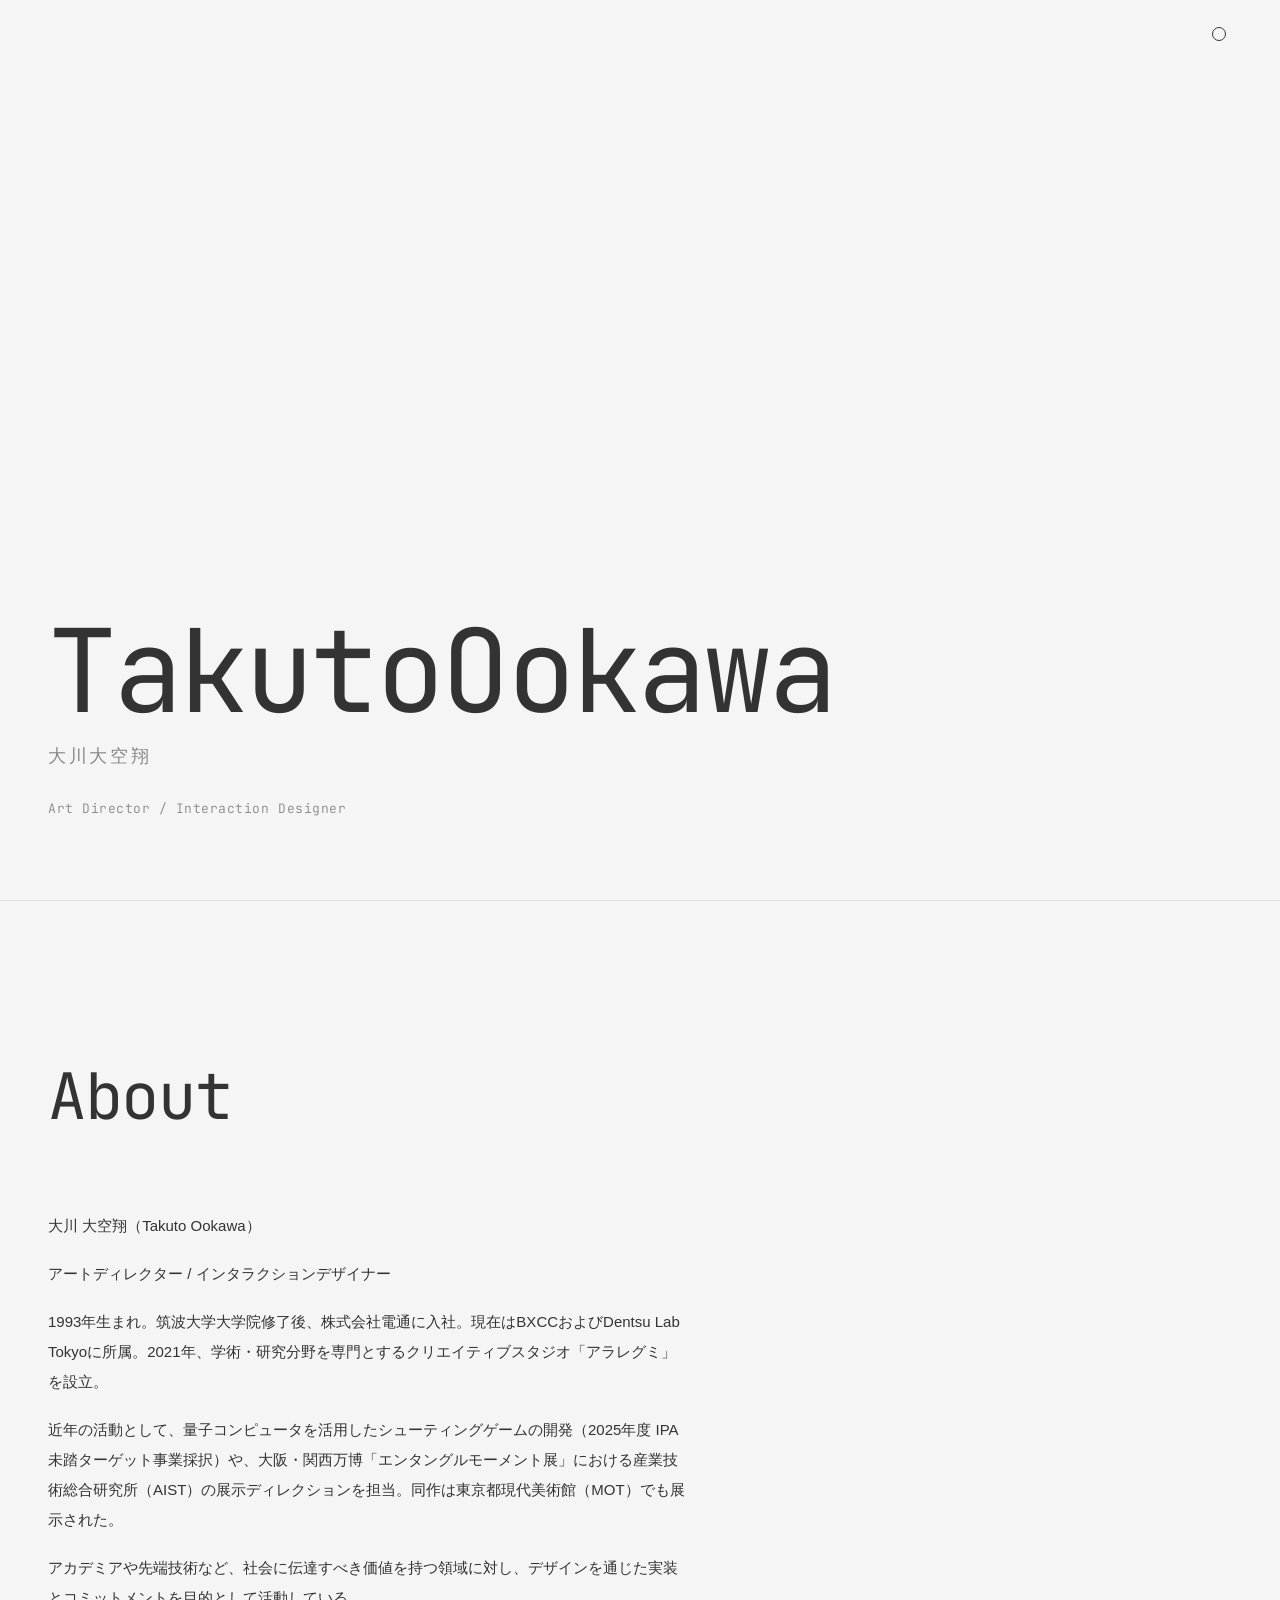
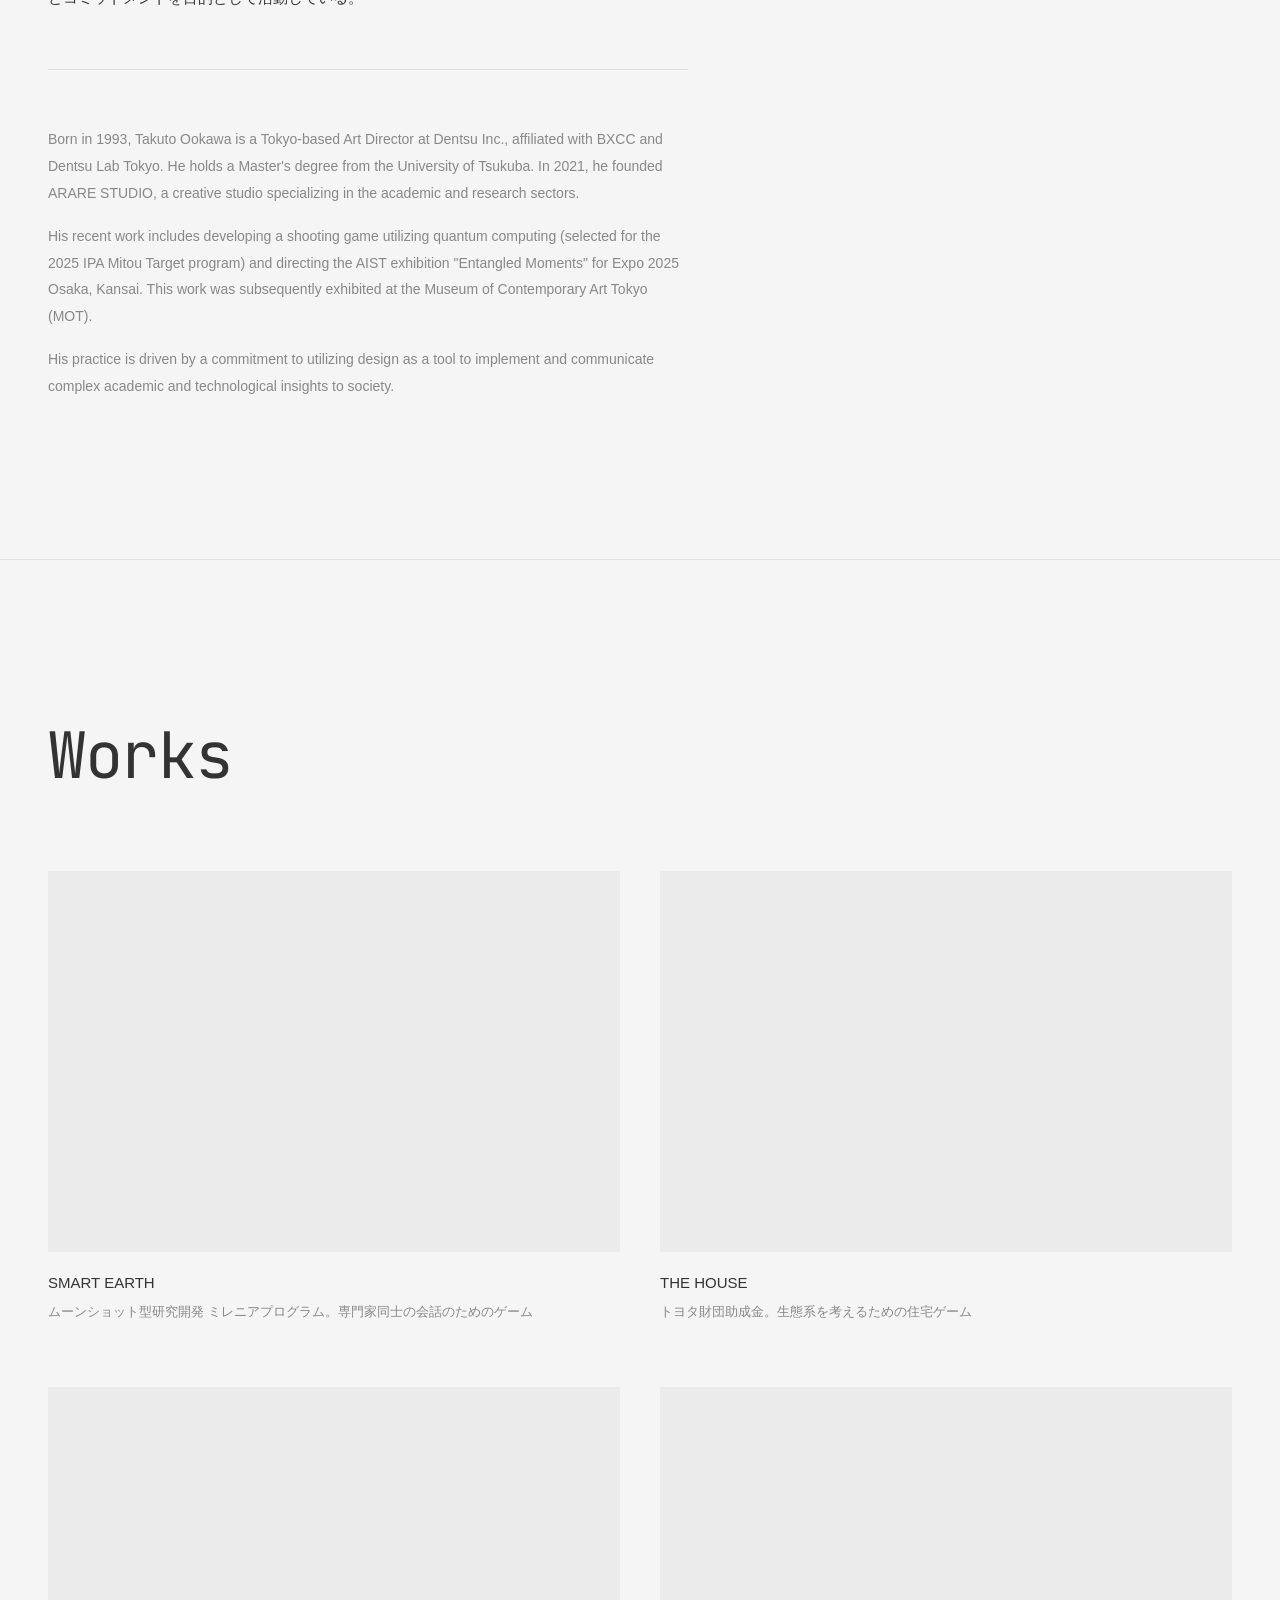
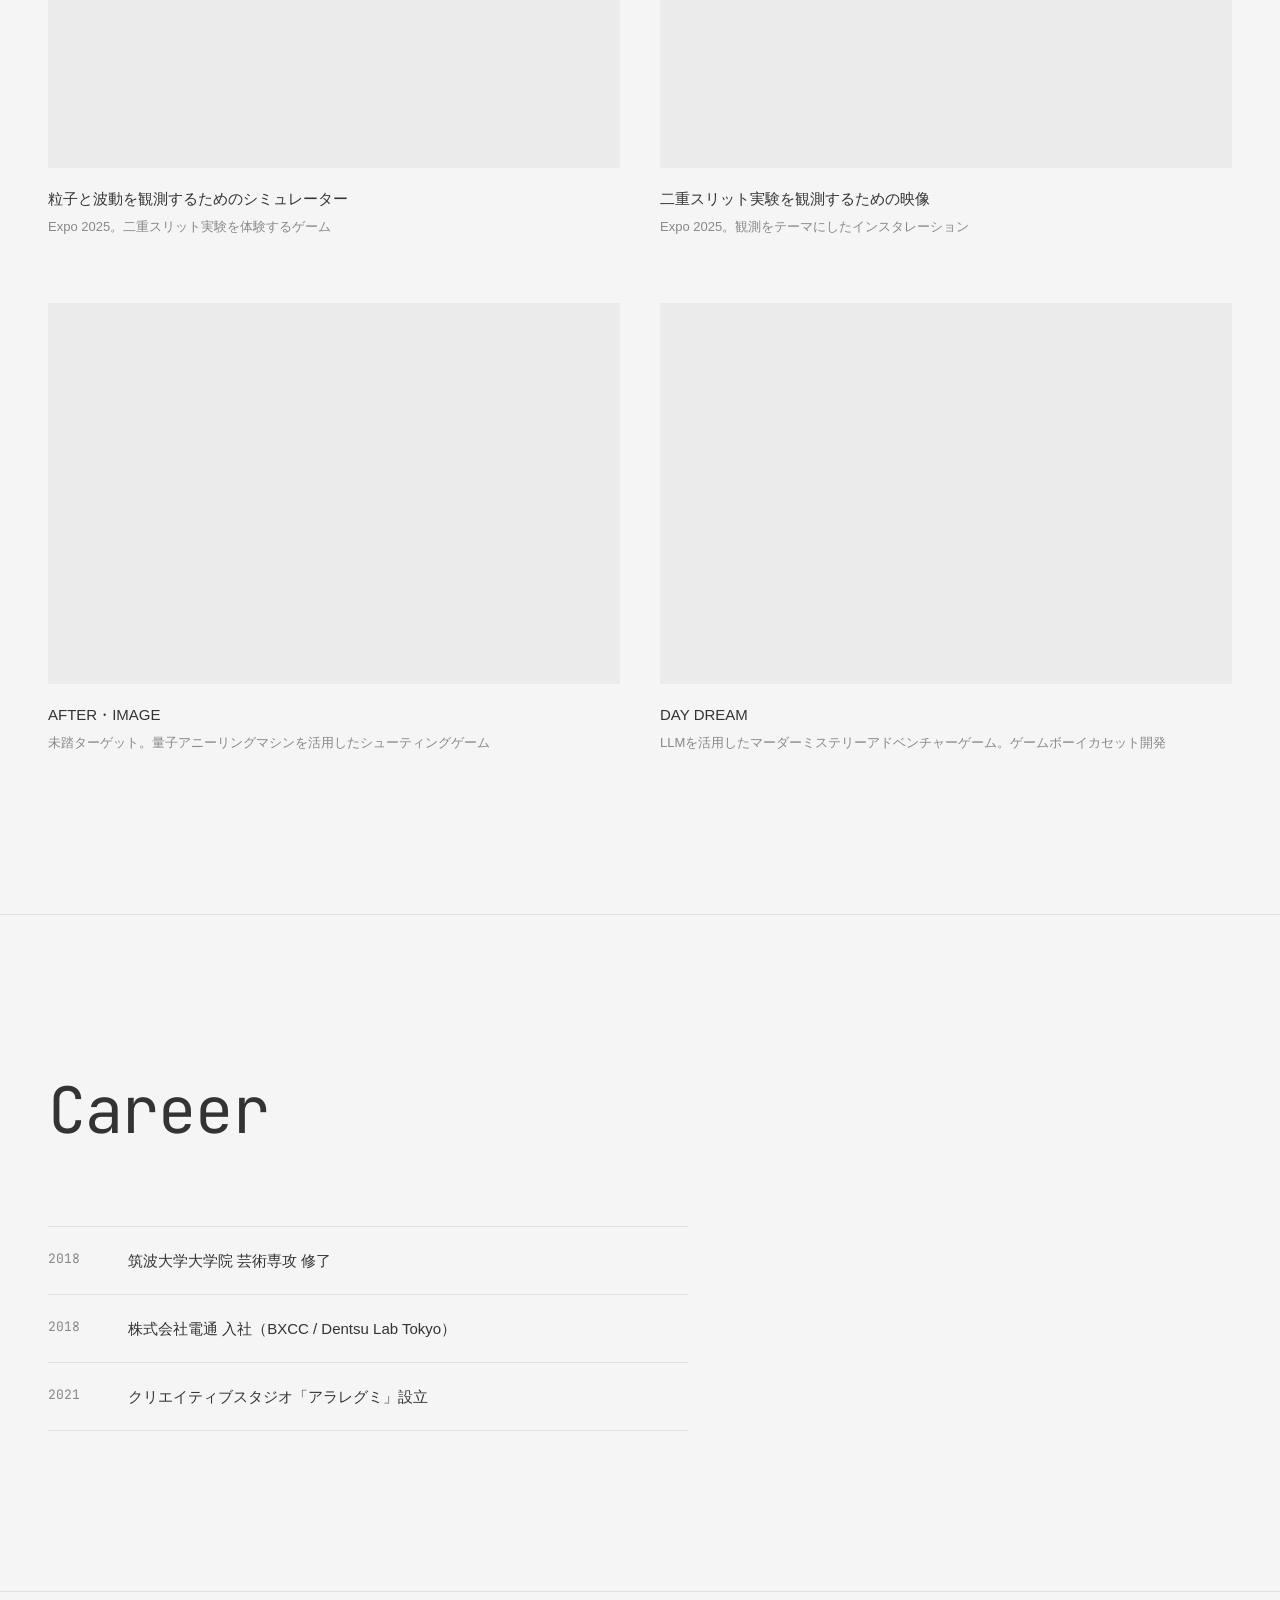
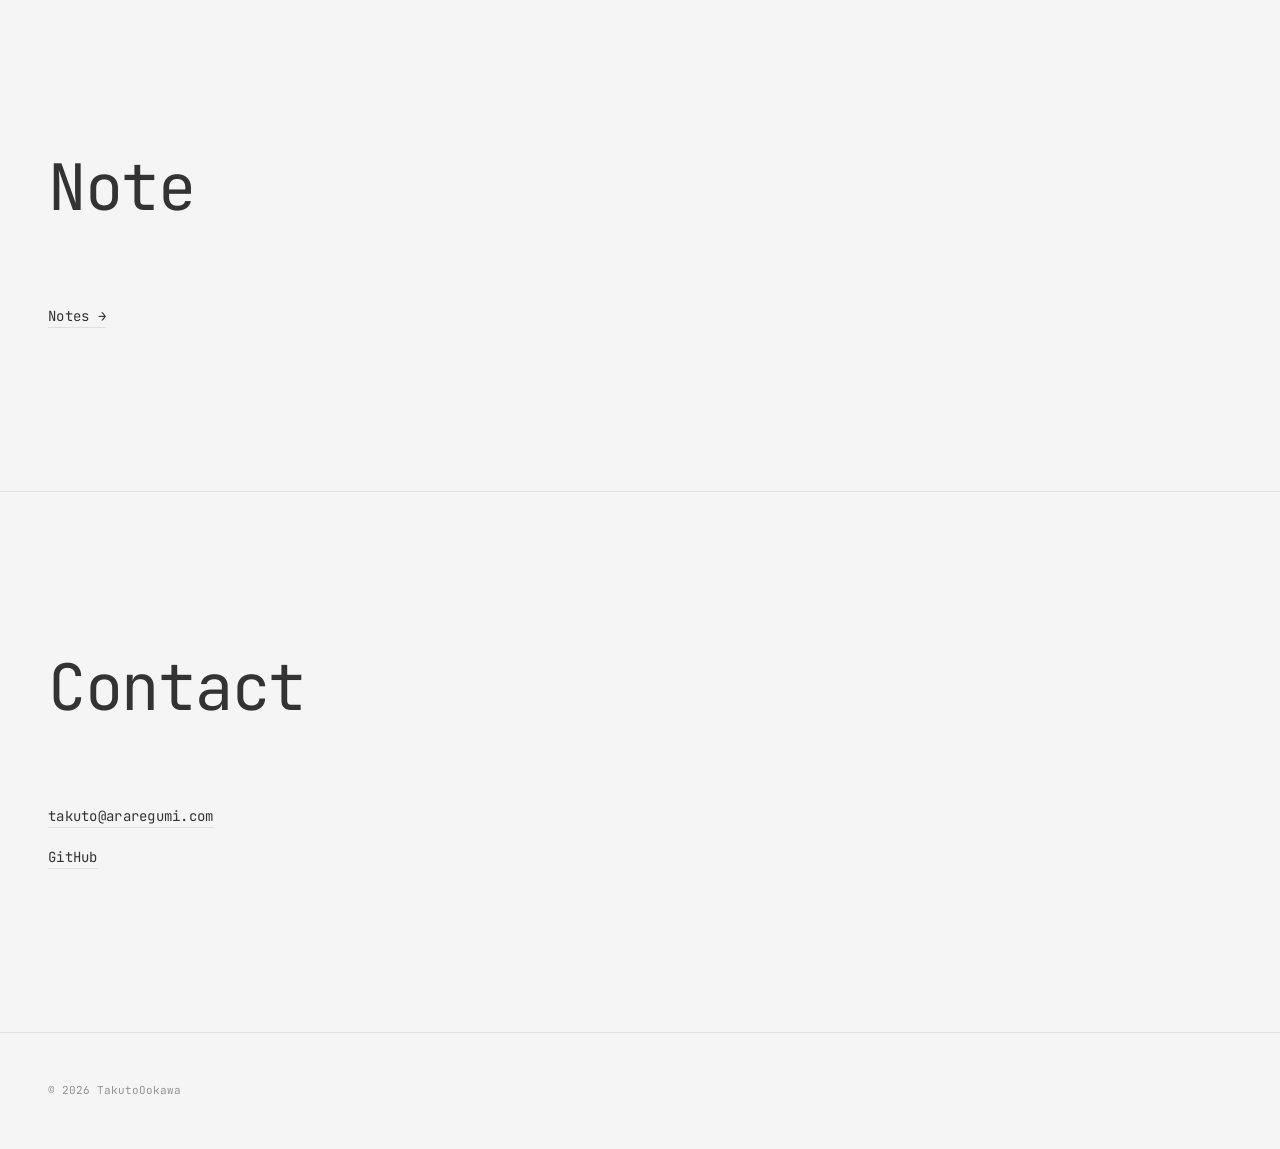
==== commit 4a8d47f0: "Redesign with typographic scale and light/dark mode - Light bg (#F5F5F5) with dark mode toggle (loca" ====
--- a/index.html
+++ b/index.html
@@ -7,143 +7,120 @@
   <meta name="description" content="大川大空翔 — アートディレクター / インタラクションデザイナー。デザインを通じた実装とコミットメントを目的として活動。">
   <link rel="preconnect" href="https://fonts.googleapis.com">
   <link rel="preconnect" href="https://fonts.gstatic.com" crossorigin>
-  <link href="https://fonts.googleapis.com/css2?family=Inter:wght@300;400;500&family=Noto+Sans+JP:wght@300;400;500&display=swap" rel="stylesheet">
+  <link href="https://fonts.googleapis.com/css2?family=JetBrains+Mono:wght@300;400;500&display=swap" rel="stylesheet">
   <link rel="stylesheet" href="style.css">
 </head>
 <body>
 
+  <nav class="nav">
+    <button class="theme-toggle" type="button" aria-label="カラーテーマ切り替え">
+      <span class="theme-toggle__icon"></span>
+    </button>
+  </nav>
+
   <!-- Hero -->
   <header class="hero">
-    <div class="hero__inner">
-      <h1 class="hero__name">
-        <span class="hero__name-ja">大川大空翔</span>
-        <span class="hero__name-en">TakutoOokawa</span>
-      </h1>
-      <p class="hero__title">Art Director / Interaction Designer</p>
-    </div>
+    <h1 class="hero__name">TakutoOokawa</h1>
+    <p class="hero__name-ja">大川大空翔</p>
+    <p class="hero__title">Art Director / Interaction Designer</p>
   </header>
 
   <main>
 
     <!-- About -->
-    <section id="about" class="section">
-      <div class="section__inner">
-        <h2 class="section__heading">About</h2>
-        <div class="about fade-in">
-          <div class="about__ja">
-            <p>大川 大空翔（Takuto Ookawa） アートディレクター / インタラクションデザイナー</p>
-            <p>1993年生まれ。筑波大学大学院修了後、株式会社電通に入社。現在はBXCCおよびDentsu Lab Tokyoに所属。2021年、学術・研究分野を専門とするクリエイティブスタジオ「アラレグミ」を設立。</p>
-            <p>近年の活動として、量子コンピュータを活用したシューティングゲームの開発（2025年度 IPA未踏ターゲット事業採択）や、大阪・関西万博「エンタングルモーメント展」における産業技術総合研究所（AIST）の展示ディレクションを担当。同作は東京都現代美術館（MOT）でも展示された。</p>
-            <p>アカデミアや先端技術など、社会に伝達すべき価値を持つ領域に対し、デザインを通じた実装とコミットメントを目的として活動している。</p>
-          </div>
-          <div class="about__en">
-            <p>Born in 1993, Takuto Ookawa is a Tokyo-based Art Director at Dentsu Inc., affiliated with BXCC and Dentsu Lab Tokyo. He holds a Master's degree from the University of Tsukuba. In 2021, he founded ARARE STUDIO, a creative studio specializing in the academic and research sectors.</p>
-            <p>His recent work includes developing a shooting game utilizing quantum computing (selected for the 2025 IPA Mitou Target program) and directing the AIST exhibition "Entangled Moments" for Expo 2025 Osaka, Kansai. This work was subsequently exhibited at the Museum of Contemporary Art Tokyo (MOT).</p>
-            <p>His practice is driven by a commitment to utilizing design as a tool to implement and communicate complex academic and technological insights to society.</p>
-          </div>
+    <section class="section" id="about">
+      <h2 class="section__heading">About</h2>
+      <div class="section__body section__body--narrow">
+        <div class="about__ja">
+          <p>大川 大空翔（Takuto Ookawa）</p>
+          <p>アートディレクター / インタラクションデザイナー</p>
+          <p>1993年生まれ。筑波大学大学院修了後、株式会社電通に入社。現在はBXCCおよびDentsu Lab Tokyoに所属。2021年、学術・研究分野を専門とするクリエイティブスタジオ「アラレグミ」を設立。</p>
+          <p>近年の活動として、量子コンピュータを活用したシューティングゲームの開発（2025年度 IPA未踏ターゲット事業採択）や、大阪・関西万博「エンタングルモーメント展」における産業技術総合研究所（AIST）の展示ディレクションを担当。同作は東京都現代美術館（MOT）でも展示された。</p>
+          <p>アカデミアや先端技術など、社会に伝達すべき価値を持つ領域に対し、デザインを通じた実装とコミットメントを目的として活動している。</p>
+        </div>
+        <div class="about__en">
+          <p>Born in 1993, Takuto Ookawa is a Tokyo-based Art Director at Dentsu Inc., affiliated with BXCC and Dentsu Lab Tokyo. He holds a Master's degree from the University of Tsukuba. In 2021, he founded ARARE STUDIO, a creative studio specializing in the academic and research sectors.</p>
+          <p>His recent work includes developing a shooting game utilizing quantum computing (selected for the 2025 IPA Mitou Target program) and directing the AIST exhibition "Entangled Moments" for Expo 2025 Osaka, Kansai. This work was subsequently exhibited at the Museum of Contemporary Art Tokyo (MOT).</p>
+          <p>His practice is driven by a commitment to utilizing design as a tool to implement and communicate complex academic and technological insights to society.</p>
         </div>
       </div>
     </section>
 
     <!-- Works -->
-    <section id="works" class="section">
-      <div class="section__inner">
-        <h2 class="section__heading">Works</h2>
-        <ul class="works fade-in">
+    <section class="section" id="works">
+      <h2 class="section__heading">Works</h2>
+      <div class="section__body">
+        <ul class="works">
           <li class="works__item">
-            <div class="works__thumbnail">
-              <span class="works__placeholder"></span>
-            </div>
-            <div class="works__info">
-              <h3 class="works__title">SMART EARTH</h3>
-              <p class="works__desc">ムーンショット型研究開発 ミレニアプログラム。専門家同士の会話のためのゲーム</p>
-            </div>
+            <div class="works__thumb"></div>
+            <h3 class="works__title">SMART EARTH</h3>
+            <p class="works__desc">ムーンショット型研究開発 ミレニアプログラム。専門家同士の会話のためのゲーム</p>
           </li>
           <li class="works__item">
-            <div class="works__thumbnail">
-              <span class="works__placeholder"></span>
-            </div>
-            <div class="works__info">
-              <h3 class="works__title">THE HOUSE</h3>
-              <p class="works__desc">トヨタ財団助成金。生態系を考えるための住宅ゲーム</p>
-            </div>
+            <div class="works__thumb"></div>
+            <h3 class="works__title">THE HOUSE</h3>
+            <p class="works__desc">トヨタ財団助成金。生態系を考えるための住宅ゲーム</p>
           </li>
           <li class="works__item">
-            <div class="works__thumbnail">
-              <span class="works__placeholder"></span>
-            </div>
-            <div class="works__info">
-              <h3 class="works__title">粒子と波動を観測するためのシミュレーター</h3>
-              <p class="works__desc">Expo 2025。二重スリット実験を体験するゲーム</p>
-            </div>
+            <div class="works__thumb"></div>
+            <h3 class="works__title">粒子と波動を観測するためのシミュレーター</h3>
+            <p class="works__desc">Expo 2025。二重スリット実験を体験するゲーム</p>
           </li>
           <li class="works__item">
-            <div class="works__thumbnail">
-              <span class="works__placeholder"></span>
-            </div>
-            <div class="works__info">
-              <h3 class="works__title">二重スリット実験を観測するための映像</h3>
-              <p class="works__desc">Expo 2025。観測をテーマにしたインスタレーション</p>
-            </div>
+            <div class="works__thumb"></div>
+            <h3 class="works__title">二重スリット実験を観測するための映像</h3>
+            <p class="works__desc">Expo 2025。観測をテーマにしたインスタレーション</p>
           </li>
           <li class="works__item">
-            <div class="works__thumbnail">
-              <span class="works__placeholder"></span>
-            </div>
-            <div class="works__info">
-              <h3 class="works__title">AFTER・IMAGE</h3>
-              <p class="works__desc">未踏ターゲット。量子アニーリングマシンを活用したシューティングゲーム</p>
-            </div>
+            <div class="works__thumb"></div>
+            <h3 class="works__title">AFTER・IMAGE</h3>
+            <p class="works__desc">未踏ターゲット。量子アニーリングマシンを活用したシューティングゲーム</p>
           </li>
           <li class="works__item">
-            <div class="works__thumbnail">
-              <span class="works__placeholder"></span>
-            </div>
-            <div class="works__info">
-              <h3 class="works__title">DAY DREAM</h3>
-              <p class="works__desc">LLMを活用したマーダーミステリーアドベンチャーゲーム。ゲームボーイカセット開発</p>
-            </div>
+            <div class="works__thumb"></div>
+            <h3 class="works__title">DAY DREAM</h3>
+            <p class="works__desc">LLMを活用したマーダーミステリーアドベンチャーゲーム。ゲームボーイカセット開発</p>
           </li>
         </ul>
       </div>
     </section>
 
     <!-- Career -->
-    <section id="career" class="section">
-      <div class="section__inner">
-        <h2 class="section__heading">Career</h2>
-        <ul class="career fade-in">
-          <li class="career__item">
-            <span class="career__year">2018</span>
-            <span class="career__text">筑波大学大学院 芸術専攻 修了</span>
-          </li>
-          <li class="career__item">
-            <span class="career__year">2018</span>
-            <span class="career__text">株式会社電通 入社（BXCC / Dentsu Lab Tokyo）</span>
-          </li>
-          <li class="career__item">
-            <span class="career__year">2021</span>
-            <span class="career__text">クリエイティブスタジオ「アラレグミ」設立</span>
-          </li>
-        </ul>
+    <section class="section" id="career">
+      <h2 class="section__heading">Career</h2>
+      <div class="section__body section__body--narrow">
+        <dl class="career">
+          <div class="career__row">
+            <dt class="career__year">2018</dt>
+            <dd class="career__text">筑波大学大学院 芸術専攻 修了</dd>
+          </div>
+          <div class="career__row">
+            <dt class="career__year">2018</dt>
+            <dd class="career__text">株式会社電通 入社（BXCC / Dentsu Lab Tokyo）</dd>
+          </div>
+          <div class="career__row">
+            <dt class="career__year">2021</dt>
+            <dd class="career__text">クリエイティブスタジオ「アラレグミ」設立</dd>
+          </div>
+        </dl>
       </div>
     </section>
 
     <!-- Note -->
-    <section id="note" class="section">
-      <div class="section__inner">
-        <h2 class="section__heading">Note</h2>
-        <a href="https://scrapbox.io/placeholder" class="note__link fade-in" target="_blank" rel="noopener noreferrer">Notes →</a>
+    <section class="section" id="note">
+      <h2 class="section__heading">Note</h2>
+      <div class="section__body section__body--narrow">
+        <a href="https://scrapbox.io/placeholder" class="text-link" target="_blank" rel="noopener noreferrer">Notes &rarr;</a>
       </div>
     </section>
 
     <!-- Contact -->
-    <section id="contact" class="section">
-      <div class="section__inner">
-        <h2 class="section__heading">Contact</h2>
-        <ul class="contact fade-in">
-          <li><a href="mailto:takuto@araregumi.com">takuto@araregumi.com</a></li>
-          <li><a href="https://github.com/Kumakichi-PUG" target="_blank" rel="noopener noreferrer">GitHub</a></li>
+    <section class="section" id="contact">
+      <h2 class="section__heading">Contact</h2>
+      <div class="section__body section__body--narrow">
+        <ul class="contact">
+          <li><a href="mailto:takuto@araregumi.com" class="text-link">takuto@araregumi.com</a></li>
+          <li><a href="https://github.com/Kumakichi-PUG" class="text-link" target="_blank" rel="noopener noreferrer">GitHub</a></li>
         </ul>
       </div>
     </section>
@@ -151,9 +128,7 @@
   </main>
 
   <footer class="footer">
-    <div class="footer__inner">
-      <p>&copy; 2026 TakutoOokawa</p>
-    </div>
+    <p>&copy; 2026 TakutoOokawa</p>
   </footer>
 
   <script src="main.js"></script>
--- a/style.css
+++ b/style.css
@@ -1,22 +1,35 @@
+/* ========================================
+   Tokens
+   ======================================== */
+
 :root {
-  --color-bg: #B3B3B3;
-  --color-text: #333333;
-  --color-text-light: #666666;
-  --color-border: #E6E6E6;
-  --color-placeholder: #A0A0A0;
-  --font-en: 'Inter', sans-serif;
-  --font-ja: 'Noto Sans JP', sans-serif;
-  --max-width: 820px;
-  --space-section: 120px;
-}
-
-*,
-*::before,
-*::after {
-  margin: 0;
-  padding: 0;
-  box-sizing: border-box;
-}
+  --bg: #F5F5F5;
+  --text: #333333;
+  --text-sub: #888888;
+  --rule: #E0E0E0;
+  --surface: #EBEBEB;
+
+  --font-sans: -apple-system, BlinkMacSystemFont, "Hiragino Kaku Gothic ProN",
+    "Noto Sans JP", "Segoe UI", sans-serif;
+  --font-mono: "JetBrains Mono", ui-monospace, SFMono-Regular, monospace;
+
+  --page-px: 48px;
+  --section-gap: 160px;
+}
+
+[data-theme="dark"] {
+  --bg: #111111;
+  --text: #E0E0E0;
+  --text-sub: #777777;
+  --rule: #2A2A2A;
+  --surface: #1A1A1A;
+}
+
+/* ========================================
+   Reset
+   ======================================== */
+
+*, *::before, *::after { margin: 0; padding: 0; box-sizing: border-box; }
 
 html {
   font-size: 16px;
@@ -26,115 +39,139 @@
 }
 
 body {
-  font-family: var(--font-ja);
-  background-color: var(--color-bg);
-  color: var(--color-text);
-  line-height: 1.9;
+  font-family: var(--font-sans);
+  background: var(--bg);
+  color: var(--text);
+  line-height: 1.8;
+  transition: background 0.3s, color 0.3s;
 }
 
 a {
-  color: var(--color-text);
+  color: var(--text);
   text-decoration: none;
 }
 
-a:hover {
-  opacity: 0.6;
-}
-
 a:focus-visible {
-  outline: 2px solid var(--color-text);
+  outline: 1.5px solid var(--text);
   outline-offset: 3px;
 }
 
-ul {
-  list-style: none;
-}
+ul, dl { list-style: none; }
 
 ::selection {
-  background-color: var(--color-text);
-  color: var(--color-bg);
-}
-
-/* ---- Hero ---- */
+  background: var(--text);
+  color: var(--bg);
+}
+
+/* ========================================
+   Nav / Theme toggle
+   ======================================== */
+
+.nav {
+  position: fixed;
+  top: 0;
+  right: 0;
+  z-index: 10;
+  padding: 24px var(--page-px);
+}
+
+.theme-toggle {
+  appearance: none;
+  border: none;
+  background: none;
+  cursor: pointer;
+  width: 20px;
+  height: 20px;
+  position: relative;
+}
+
+.theme-toggle__icon {
+  display: block;
+  width: 14px;
+  height: 14px;
+  border-radius: 50%;
+  border: 1.5px solid var(--text);
+  transition: background 0.3s, border-color 0.3s;
+}
+
+[data-theme="dark"] .theme-toggle__icon {
+  background: var(--text);
+}
+
+/* ========================================
+   Hero
+   ======================================== */
 
 .hero {
   min-height: 100vh;
   display: flex;
-  align-items: flex-end;
-  padding: 0 40px 80px;
-}
-
-.hero__inner {
-  max-width: var(--max-width);
+  flex-direction: column;
+  justify-content: flex-end;
+  padding: 0 var(--page-px) 80px;
+}
+
+.hero__name {
+  font-family: var(--font-mono);
+  font-size: clamp(3rem, 9vw, 8rem);
+  font-weight: 400;
+  letter-spacing: -0.03em;
+  line-height: 1;
+  margin-bottom: 12px;
+}
+
+.hero__name-ja {
+  font-family: var(--font-sans);
+  font-size: clamp(0.875rem, 1.4vw, 1.125rem);
+  font-weight: 300;
+  letter-spacing: 0.15em;
+  color: var(--text-sub);
+  margin-bottom: 24px;
+}
+
+.hero__title {
+  font-family: var(--font-mono);
+  font-size: 0.8125rem;
+  font-weight: 300;
+  letter-spacing: 0.04em;
+  color: var(--text-sub);
+}
+
+/* ========================================
+   Section (shared)
+   ======================================== */
+
+.section {
+  padding: var(--section-gap) var(--page-px);
+  border-top: 1px solid var(--rule);
+}
+
+.section__heading {
+  font-family: var(--font-mono);
+  font-size: clamp(2rem, 5vw, 4rem);
+  font-weight: 400;
+  letter-spacing: -0.02em;
+  line-height: 1.1;
+  margin-bottom: 80px;
+}
+
+.section__body {
   width: 100%;
 }
 
-.hero__name {
-  font-weight: 400;
-  line-height: 1.2;
-  margin-bottom: 16px;
-}
-
-.hero__name-ja {
-  display: block;
-  font-family: var(--font-ja);
-  font-size: clamp(2rem, 6vw, 3.5rem);
-  font-weight: 400;
-  letter-spacing: 0.08em;
-}
-
-.hero__name-en {
-  display: block;
-  font-family: var(--font-en);
-  font-size: clamp(0.75rem, 1.2vw, 0.875rem);
-  font-weight: 300;
-  letter-spacing: 0.12em;
-  color: var(--color-text-light);
-  margin-top: 8px;
-}
-
-.hero__title {
-  font-family: var(--font-en);
-  font-size: clamp(0.75rem, 1.2vw, 0.875rem);
-  font-weight: 300;
-  letter-spacing: 0.08em;
-  color: var(--color-text-light);
-}
-
-/* ---- Section (shared) ---- */
-
-.section {
-  padding: var(--space-section) 40px;
-  border-top: 1px solid var(--color-border);
-}
-
-.section__inner {
-  max-width: var(--max-width);
-}
-
-.section__heading {
-  font-family: var(--font-en);
-  font-size: 0.75rem;
-  font-weight: 400;
-  letter-spacing: 0.15em;
-  text-transform: uppercase;
-  color: var(--color-text-light);
-  margin-bottom: 48px;
-}
-
-/* ---- About ---- */
-
-.about__ja,
-.about__en {
+.section__body--narrow {
   max-width: 640px;
 }
+
+/* ========================================
+   About
+   ======================================== */
 
 .about__ja p,
 .about__en p {
   font-size: 0.9375rem;
   font-weight: 300;
   line-height: 2;
-  margin-bottom: 1em;
+  margin-bottom: 1.2em;
 }
 
 .about__ja p:last-child,
@@ -143,184 +180,149 @@
 }
 
 .about__en {
-  margin-top: 48px;
-  color: var(--color-text-light);
+  margin-top: 56px;
+  padding-top: 56px;
+  border-top: 1px solid var(--rule);
+  color: var(--text-sub);
 }
 
 .about__en p {
-  font-family: var(--font-en);
   font-size: 0.875rem;
   line-height: 1.9;
 }
 
-/* ---- Works ---- */
+/* ========================================
+   Works
+   ======================================== */
 
 .works {
+  display: grid;
+  grid-template-columns: repeat(2, 1fr);
+  gap: 64px 40px;
+}
+
+.works__item {
   display: flex;
   flex-direction: column;
-  gap: 48px;
-}
-
-.works__item {
-  display: grid;
-  grid-template-columns: 280px 1fr;
-  gap: 32px;
-  align-items: start;
-}
-
-.works__thumbnail {
-  aspect-ratio: 16 / 10;
-  overflow: hidden;
-}
-
-.works__placeholder {
-  display: block;
-  width: 100%;
-  height: 100%;
-  background-color: var(--color-placeholder);
-  background-image:
-    linear-gradient(
-      135deg,
-      rgba(255,255,255,0.06) 25%,
-      transparent 25%,
-      transparent 50%,
-      rgba(255,255,255,0.06) 50%,
-      rgba(255,255,255,0.06) 75%,
-      transparent 75%
-    );
-  background-size: 20px 20px;
+}
+
+.works__thumb {
+  aspect-ratio: 3 / 2;
+  background: var(--surface);
+  margin-bottom: 20px;
 }
 
 .works__title {
-  font-family: var(--font-ja);
-  font-size: 1rem;
+  font-size: 0.9375rem;
   font-weight: 500;
-  line-height: 1.6;
-  margin-bottom: 4px;
+  line-height: 1.5;
+  margin-bottom: 6px;
 }
 
 .works__desc {
   font-size: 0.8125rem;
   font-weight: 300;
-  line-height: 1.8;
-  color: var(--color-text-light);
-}
-
-/* ---- Career ---- */
-
-.career {
-  display: flex;
-  flex-direction: column;
-  gap: 0;
-}
-
-.career__item {
+  line-height: 1.7;
+  color: var(--text-sub);
+}
+
+/* ========================================
+   Career
+   ======================================== */
+
+.career__row {
   display: flex;
   gap: 32px;
-  padding: 16px 0;
-  border-bottom: 1px solid var(--color-border);
-  font-size: 0.9375rem;
-  font-weight: 300;
-}
-
-.career__item:first-child {
-  border-top: 1px solid var(--color-border);
+  padding: 20px 0;
+  border-bottom: 1px solid var(--rule);
+}
+
+.career__row:first-child {
+  border-top: 1px solid var(--rule);
 }
 
 .career__year {
-  font-family: var(--font-en);
+  font-family: var(--font-mono);
   font-size: 0.8125rem;
   font-weight: 400;
-  letter-spacing: 0.05em;
-  color: var(--color-text-light);
+  color: var(--text-sub);
   flex-shrink: 0;
   width: 48px;
 }
 
-/* ---- Note ---- */
-
-.note__link {
-  font-family: var(--font-en);
+.career__text {
   font-size: 0.9375rem;
+  font-weight: 300;
+}
+
+/* ========================================
+   Text link
+   ======================================== */
+
+.text-link {
+  font-family: var(--font-mono);
+  font-size: 0.875rem;
   font-weight: 400;
-  letter-spacing: 0.03em;
-  display: inline-block;
+  letter-spacing: 0.02em;
+  border-bottom: 1px solid var(--rule);
   padding-bottom: 2px;
-  border-bottom: 1px solid var(--color-text);
-}
-
-/* ---- Contact ---- */
+  transition: border-color 0.2s;
+}
+
+.text-link:hover {
+  border-color: var(--text);
+}
+
+/* ========================================
+   Contact
+   ======================================== */
 
 .contact {
   display: flex;
   flex-direction: column;
-  gap: 8px;
-}
-
-.contact li a {
-  font-family: var(--font-en);
-  font-size: 0.9375rem;
-  font-weight: 300;
-  letter-spacing: 0.02em;
-}
-
-/* ---- Footer ---- */
+  gap: 12px;
+}
+
+/* ========================================
+   Footer
+   ======================================== */
 
 .footer {
-  padding: 40px;
-  border-top: 1px solid var(--color-border);
-}
-
-.footer__inner {
-  max-width: var(--max-width);
+  padding: 48px var(--page-px);
+  border-top: 1px solid var(--rule);
 }
 
 .footer p {
-  font-family: var(--font-en);
+  font-family: var(--font-mono);
   font-size: 0.6875rem;
   font-weight: 300;
-  letter-spacing: 0.05em;
-  color: var(--color-text-light);
-}
-
-/* ---- Scroll Animation ---- */
-
-.fade-in {
-  opacity: 0;
-  transform: translateY(16px);
-  transition: opacity 0.6s ease, transform 0.6s ease;
-}
-
-.fade-in.is-visible {
-  opacity: 1;
-  transform: translateY(0);
-}
-
-/* ---- Responsive ---- */
+  color: var(--text-sub);
+}
+
+/* ========================================
+   Responsive
+   ======================================== */
 
 @media (max-width: 768px) {
   :root {
-    --space-section: 80px;
+    --page-px: 24px;
+    --section-gap: 100px;
   }
 
   .hero {
-    padding: 0 24px 60px;
-  }
-
-  .section {
-    padding: var(--space-section) 24px;
-  }
-
-  .works__item {
+    padding-bottom: 56px;
+  }
+
+  .section__heading {
+    margin-bottom: 56px;
+  }
+
+  .works {
     grid-template-columns: 1fr;
-    gap: 16px;
-  }
-
-  .works__thumbnail {
-    max-width: 100%;
-  }
-
-  .career__item {
+    gap: 48px;
+  }
+
+  .career__row {
     flex-direction: column;
     gap: 4px;
   }
@@ -328,30 +330,15 @@
   .career__year {
     width: auto;
   }
-
-  .footer {
-    padding: 40px 24px;
-  }
 }
 
 @media (max-width: 480px) {
   :root {
-    --space-section: 60px;
-  }
-
-  .hero {
-    padding: 0 20px 48px;
-  }
-
-  .section {
-    padding: var(--space-section) 20px;
+    --page-px: 20px;
+    --section-gap: 72px;
   }
 
   .section__heading {
-    margin-bottom: 32px;
-  }
-
-  .footer {
-    padding: 32px 20px;
+    margin-bottom: 40px;
   }
 }
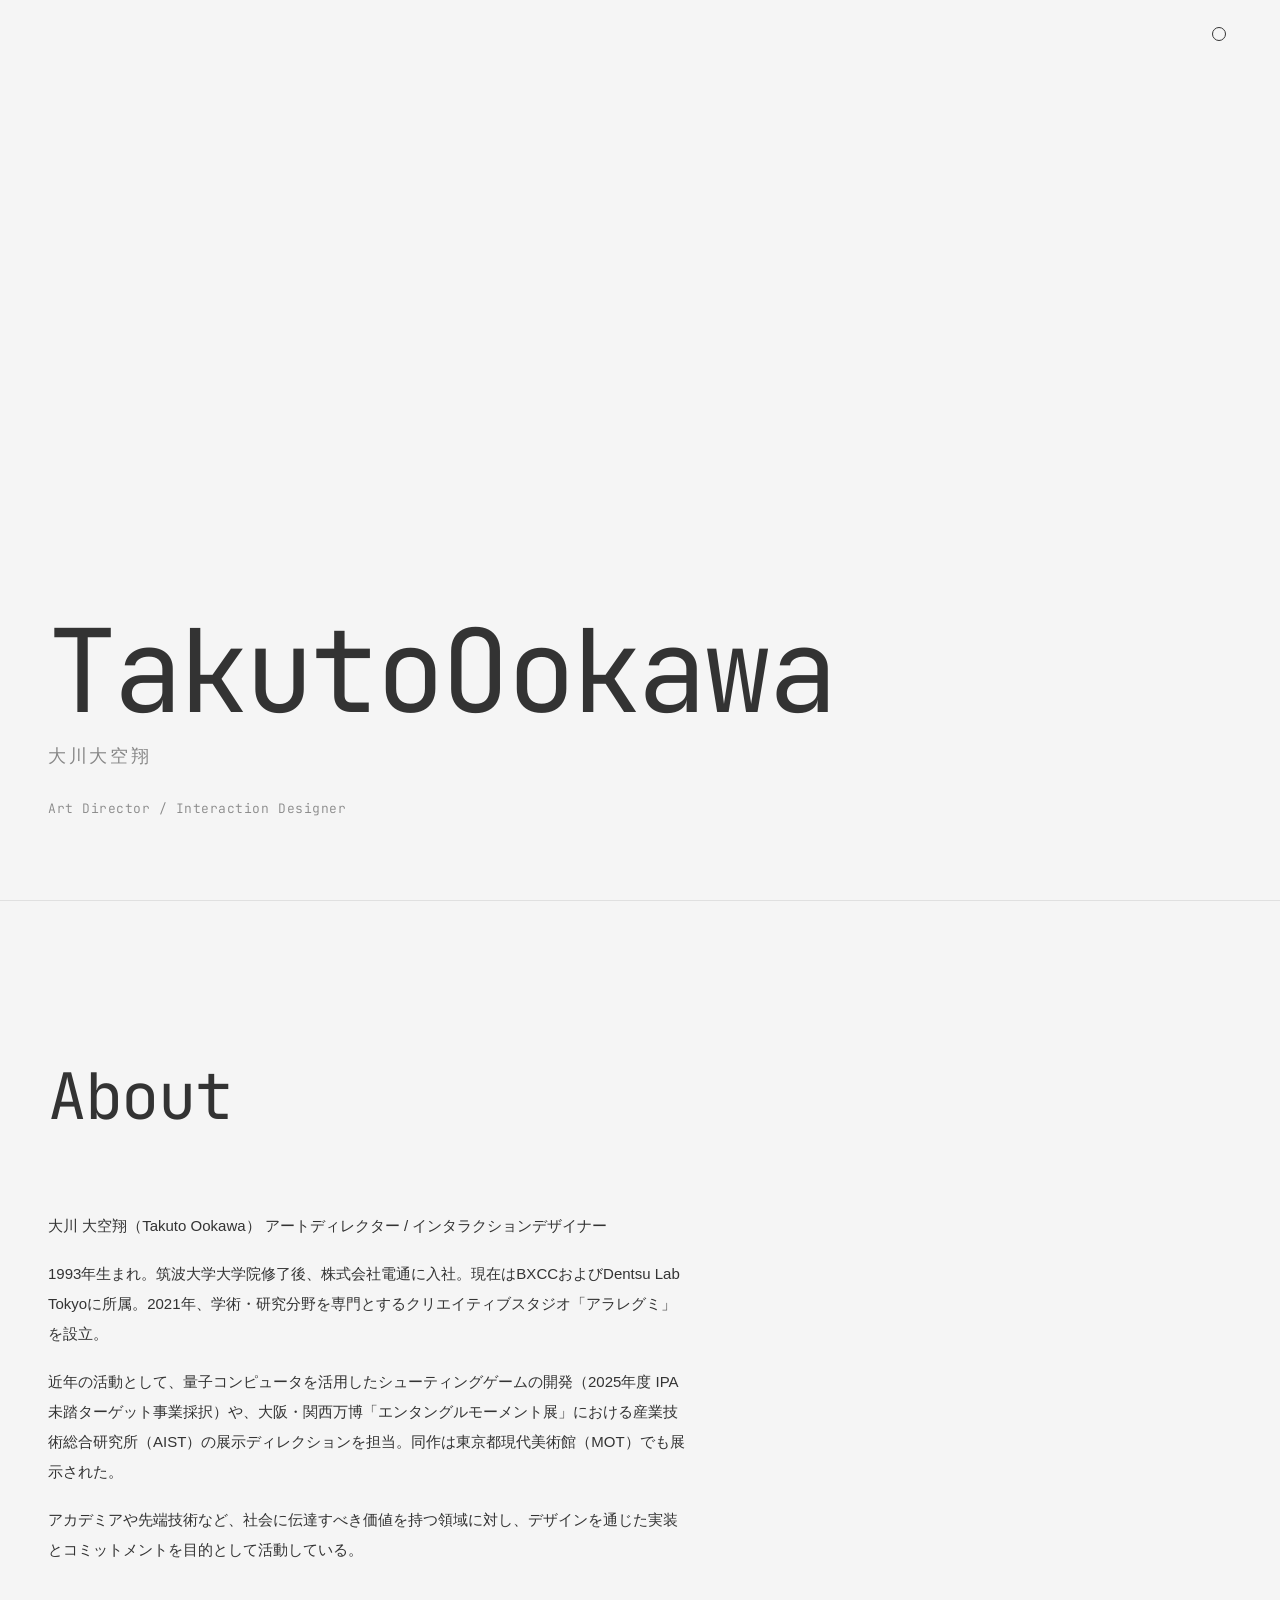
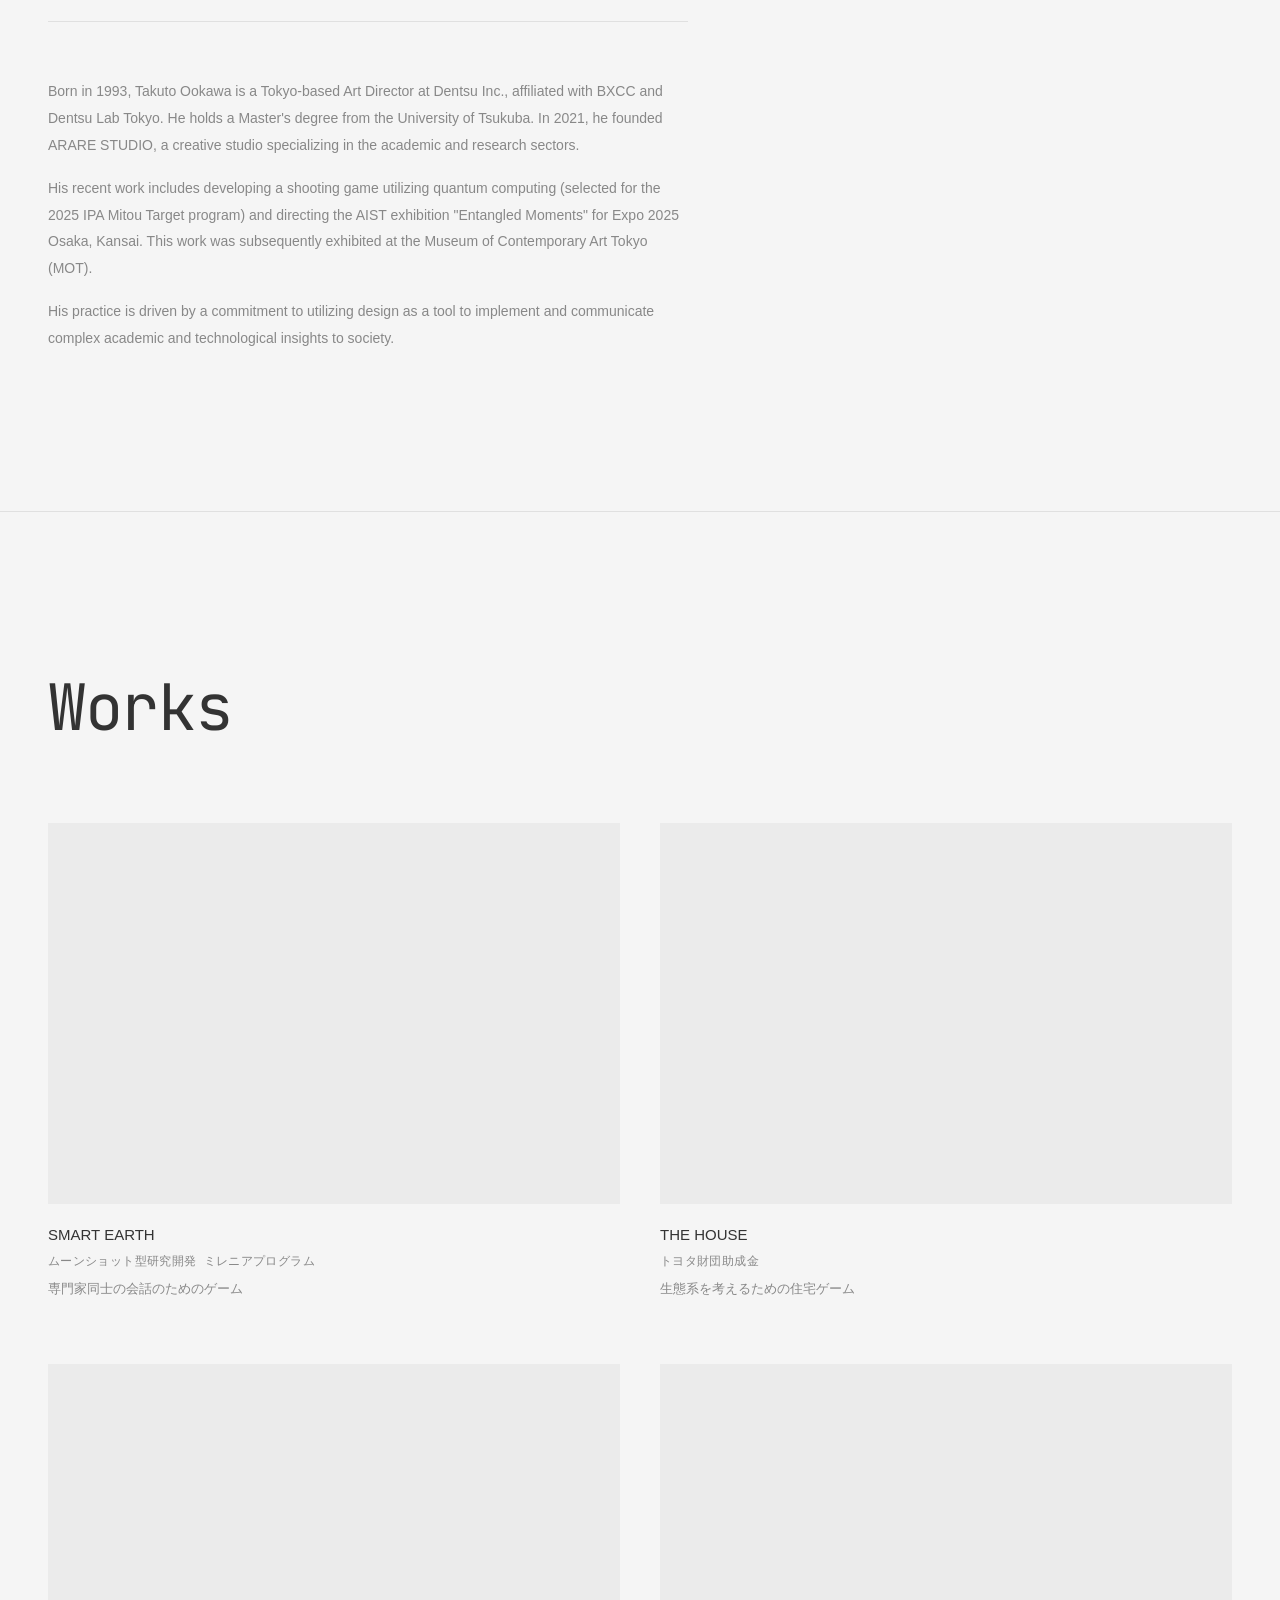
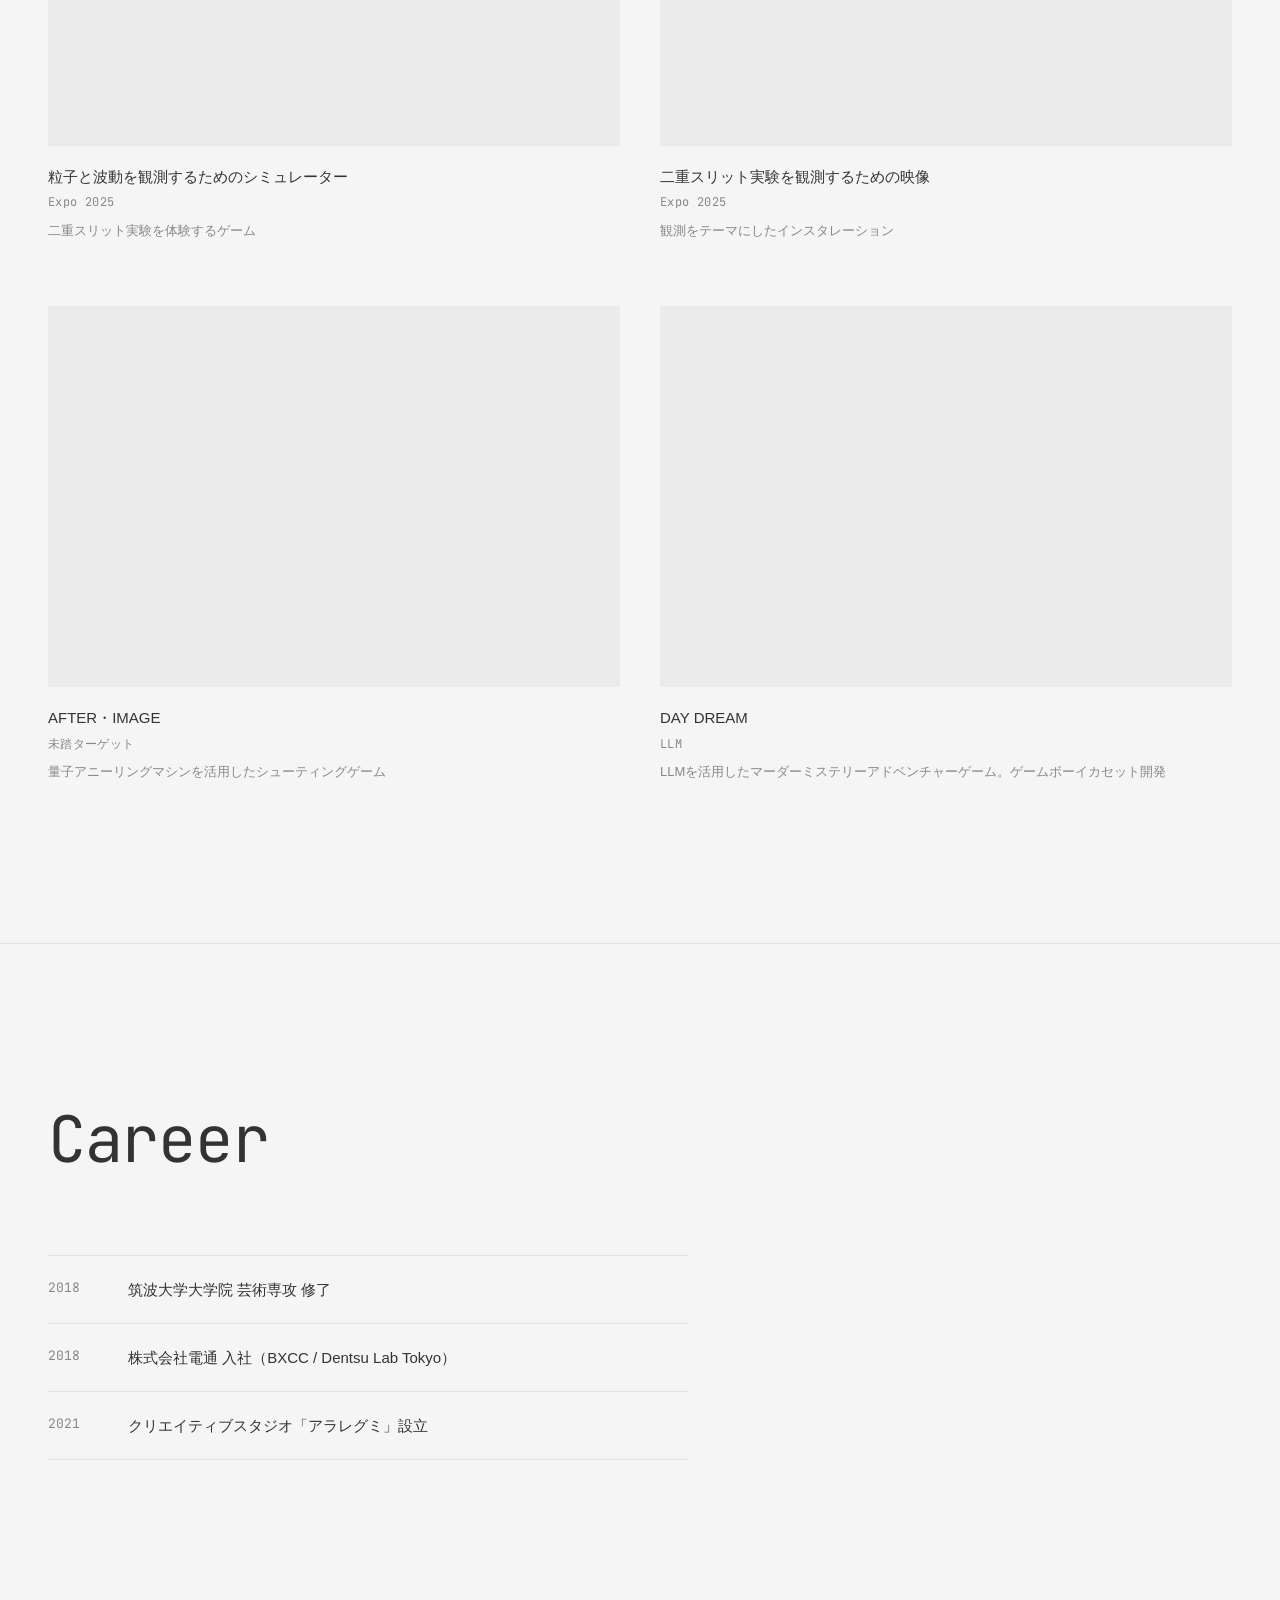
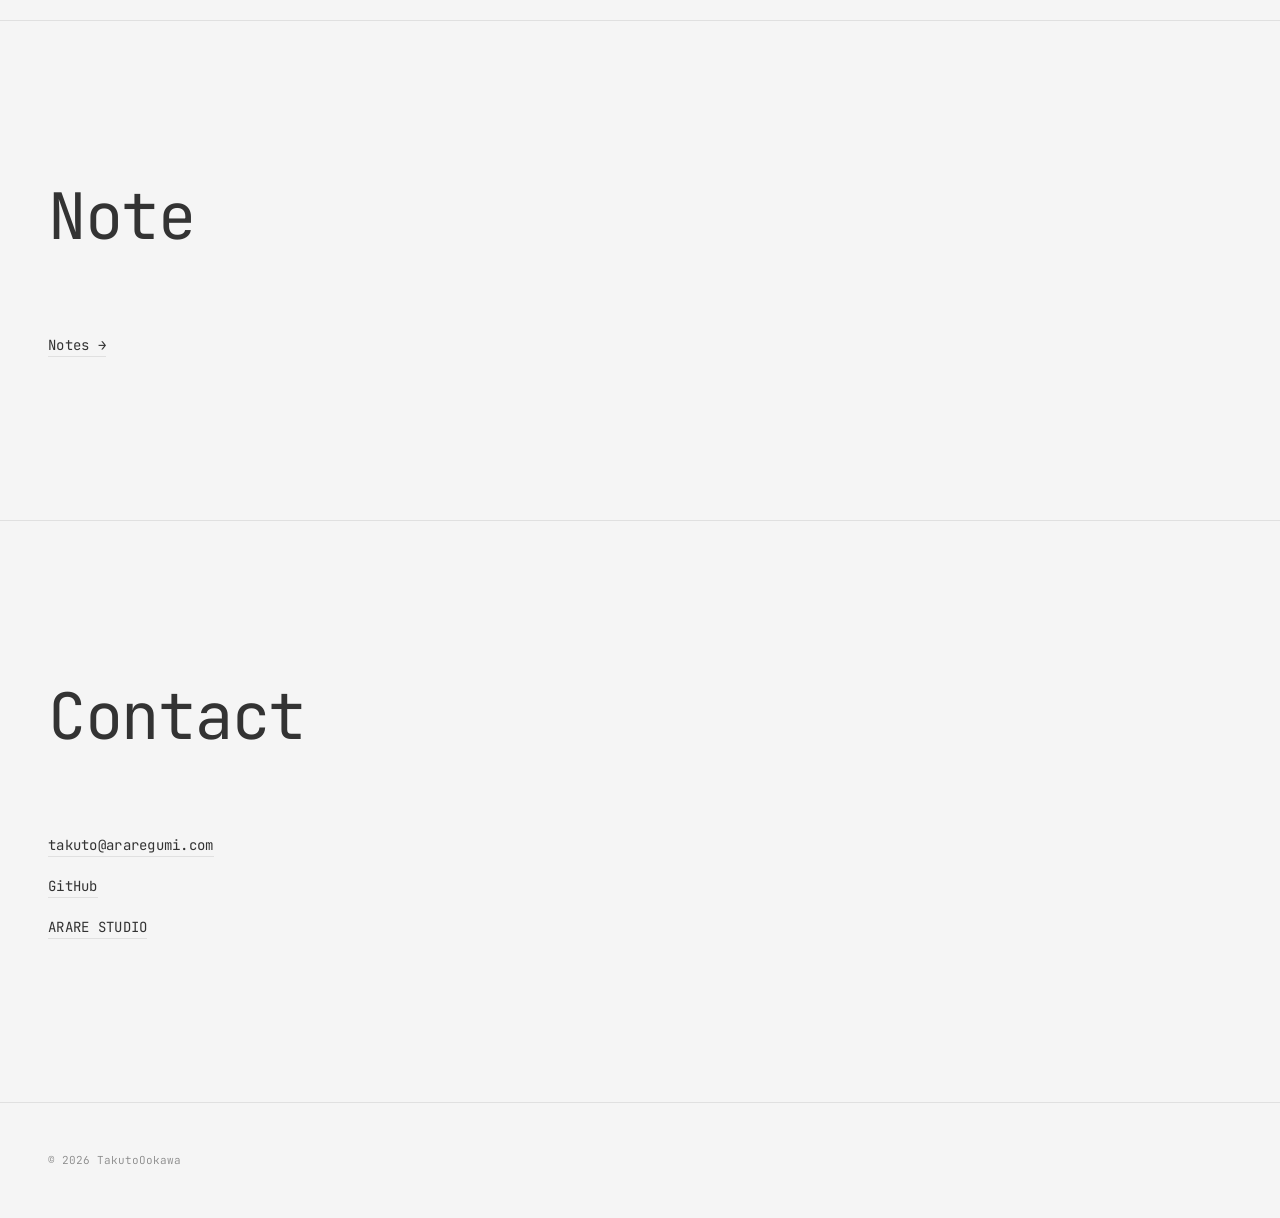
==== commit 1a32cc9c: "Add CMS and content.json architecture - Separate all content into content.json, render dynamically v" ====
--- a/index.html
+++ b/index.html
@@ -20,9 +20,9 @@
 
   <!-- Hero -->
   <header class="hero">
-    <h1 class="hero__name">TakutoOokawa</h1>
-    <p class="hero__name-ja">大川大空翔</p>
-    <p class="hero__title">Art Director / Interaction Designer</p>
+    <h1 class="hero__name" id="hero-name"></h1>
+    <p class="hero__name-ja" id="hero-name-ja"></p>
+    <p class="hero__title" id="hero-title"></p>
   </header>
 
   <main>
@@ -31,18 +31,8 @@
     <section class="section" id="about">
       <h2 class="section__heading">About</h2>
       <div class="section__body section__body--narrow">
-        <div class="about__ja">
-          <p>大川 大空翔（Takuto Ookawa）</p>
-          <p>アートディレクター / インタラクションデザイナー</p>
-          <p>1993年生まれ。筑波大学大学院修了後、株式会社電通に入社。現在はBXCCおよびDentsu Lab Tokyoに所属。2021年、学術・研究分野を専門とするクリエイティブスタジオ「アラレグミ」を設立。</p>
-          <p>近年の活動として、量子コンピュータを活用したシューティングゲームの開発（2025年度 IPA未踏ターゲット事業採択）や、大阪・関西万博「エンタングルモーメント展」における産業技術総合研究所（AIST）の展示ディレクションを担当。同作は東京都現代美術館（MOT）でも展示された。</p>
-          <p>アカデミアや先端技術など、社会に伝達すべき価値を持つ領域に対し、デザインを通じた実装とコミットメントを目的として活動している。</p>
-        </div>
-        <div class="about__en">
-          <p>Born in 1993, Takuto Ookawa is a Tokyo-based Art Director at Dentsu Inc., affiliated with BXCC and Dentsu Lab Tokyo. He holds a Master's degree from the University of Tsukuba. In 2021, he founded ARARE STUDIO, a creative studio specializing in the academic and research sectors.</p>
-          <p>His recent work includes developing a shooting game utilizing quantum computing (selected for the 2025 IPA Mitou Target program) and directing the AIST exhibition "Entangled Moments" for Expo 2025 Osaka, Kansai. This work was subsequently exhibited at the Museum of Contemporary Art Tokyo (MOT).</p>
-          <p>His practice is driven by a commitment to utilizing design as a tool to implement and communicate complex academic and technological insights to society.</p>
-        </div>
+        <div class="about__ja" id="about-ja"></div>
+        <div class="about__en" id="about-en"></div>
       </div>
     </section>
 
@@ -50,38 +40,7 @@
     <section class="section" id="works">
       <h2 class="section__heading">Works</h2>
       <div class="section__body">
-        <ul class="works">
-          <li class="works__item">
-            <div class="works__thumb"></div>
-            <h3 class="works__title">SMART EARTH</h3>
-            <p class="works__desc">ムーンショット型研究開発 ミレニアプログラム。専門家同士の会話のためのゲーム</p>
-          </li>
-          <li class="works__item">
-            <div class="works__thumb"></div>
-            <h3 class="works__title">THE HOUSE</h3>
-            <p class="works__desc">トヨタ財団助成金。生態系を考えるための住宅ゲーム</p>
-          </li>
-          <li class="works__item">
-            <div class="works__thumb"></div>
-            <h3 class="works__title">粒子と波動を観測するためのシミュレーター</h3>
-            <p class="works__desc">Expo 2025。二重スリット実験を体験するゲーム</p>
-          </li>
-          <li class="works__item">
-            <div class="works__thumb"></div>
-            <h3 class="works__title">二重スリット実験を観測するための映像</h3>
-            <p class="works__desc">Expo 2025。観測をテーマにしたインスタレーション</p>
-          </li>
-          <li class="works__item">
-            <div class="works__thumb"></div>
-            <h3 class="works__title">AFTER・IMAGE</h3>
-            <p class="works__desc">未踏ターゲット。量子アニーリングマシンを活用したシューティングゲーム</p>
-          </li>
-          <li class="works__item">
-            <div class="works__thumb"></div>
-            <h3 class="works__title">DAY DREAM</h3>
-            <p class="works__desc">LLMを活用したマーダーミステリーアドベンチャーゲーム。ゲームボーイカセット開発</p>
-          </li>
-        </ul>
+        <ul class="works" id="works-list"></ul>
       </div>
     </section>
 
@@ -89,20 +48,7 @@
     <section class="section" id="career">
       <h2 class="section__heading">Career</h2>
       <div class="section__body section__body--narrow">
-        <dl class="career">
-          <div class="career__row">
-            <dt class="career__year">2018</dt>
-            <dd class="career__text">筑波大学大学院 芸術専攻 修了</dd>
-          </div>
-          <div class="career__row">
-            <dt class="career__year">2018</dt>
-            <dd class="career__text">株式会社電通 入社（BXCC / Dentsu Lab Tokyo）</dd>
-          </div>
-          <div class="career__row">
-            <dt class="career__year">2021</dt>
-            <dd class="career__text">クリエイティブスタジオ「アラレグミ」設立</dd>
-          </div>
-        </dl>
+        <dl class="career" id="career-list"></dl>
       </div>
     </section>
 
@@ -110,7 +56,7 @@
     <section class="section" id="note">
       <h2 class="section__heading">Note</h2>
       <div class="section__body section__body--narrow">
-        <a href="https://scrapbox.io/placeholder" class="text-link" target="_blank" rel="noopener noreferrer">Notes &rarr;</a>
+        <a id="note-link" class="text-link" target="_blank" rel="noopener noreferrer"></a>
       </div>
     </section>
 
@@ -118,10 +64,7 @@
     <section class="section" id="contact">
       <h2 class="section__heading">Contact</h2>
       <div class="section__body section__body--narrow">
-        <ul class="contact">
-          <li><a href="mailto:takuto@araregumi.com" class="text-link">takuto@araregumi.com</a></li>
-          <li><a href="https://github.com/Kumakichi-PUG" class="text-link" target="_blank" rel="noopener noreferrer">GitHub</a></li>
-        </ul>
+        <ul class="contact" id="contact-list"></ul>
       </div>
     </section>
 
@@ -133,4 +76,4 @@
 
   <script src="main.js"></script>
 </body>
-</html>+</html>
--- a/style.css
+++ b/style.css
@@ -51,7 +51,8 @@
   text-decoration: none;
 }
 
-a:focus-visible {
+a:focus-visible,
+button:focus-visible {
   outline: 1.5px solid var(--text);
   outline-offset: 3px;
 }
@@ -210,12 +211,38 @@
   aspect-ratio: 3 / 2;
   background: var(--surface);
   margin-bottom: 20px;
+  overflow: hidden;
+  transition: filter 0.3s;
+}
+
+.works__item:hover .works__thumb {
+  filter: brightness(0.92);
+}
+
+[data-theme="dark"] .works__item:hover .works__thumb {
+  filter: brightness(1.15);
+}
+
+.works__thumb img {
+  width: 100%;
+  height: 100%;
+  object-fit: cover;
+  display: block;
 }
 
 .works__title {
   font-size: 0.9375rem;
   font-weight: 500;
   line-height: 1.5;
+  margin-bottom: 4px;
+}
+
+.works__cat {
+  font-family: var(--font-mono);
+  font-size: 0.75rem;
+  font-weight: 400;
+  letter-spacing: 0.03em;
+  color: var(--text-sub);
   margin-bottom: 6px;
 }
 
@@ -341,4 +368,4 @@
   .section__heading {
     margin-bottom: 40px;
   }
-}+}
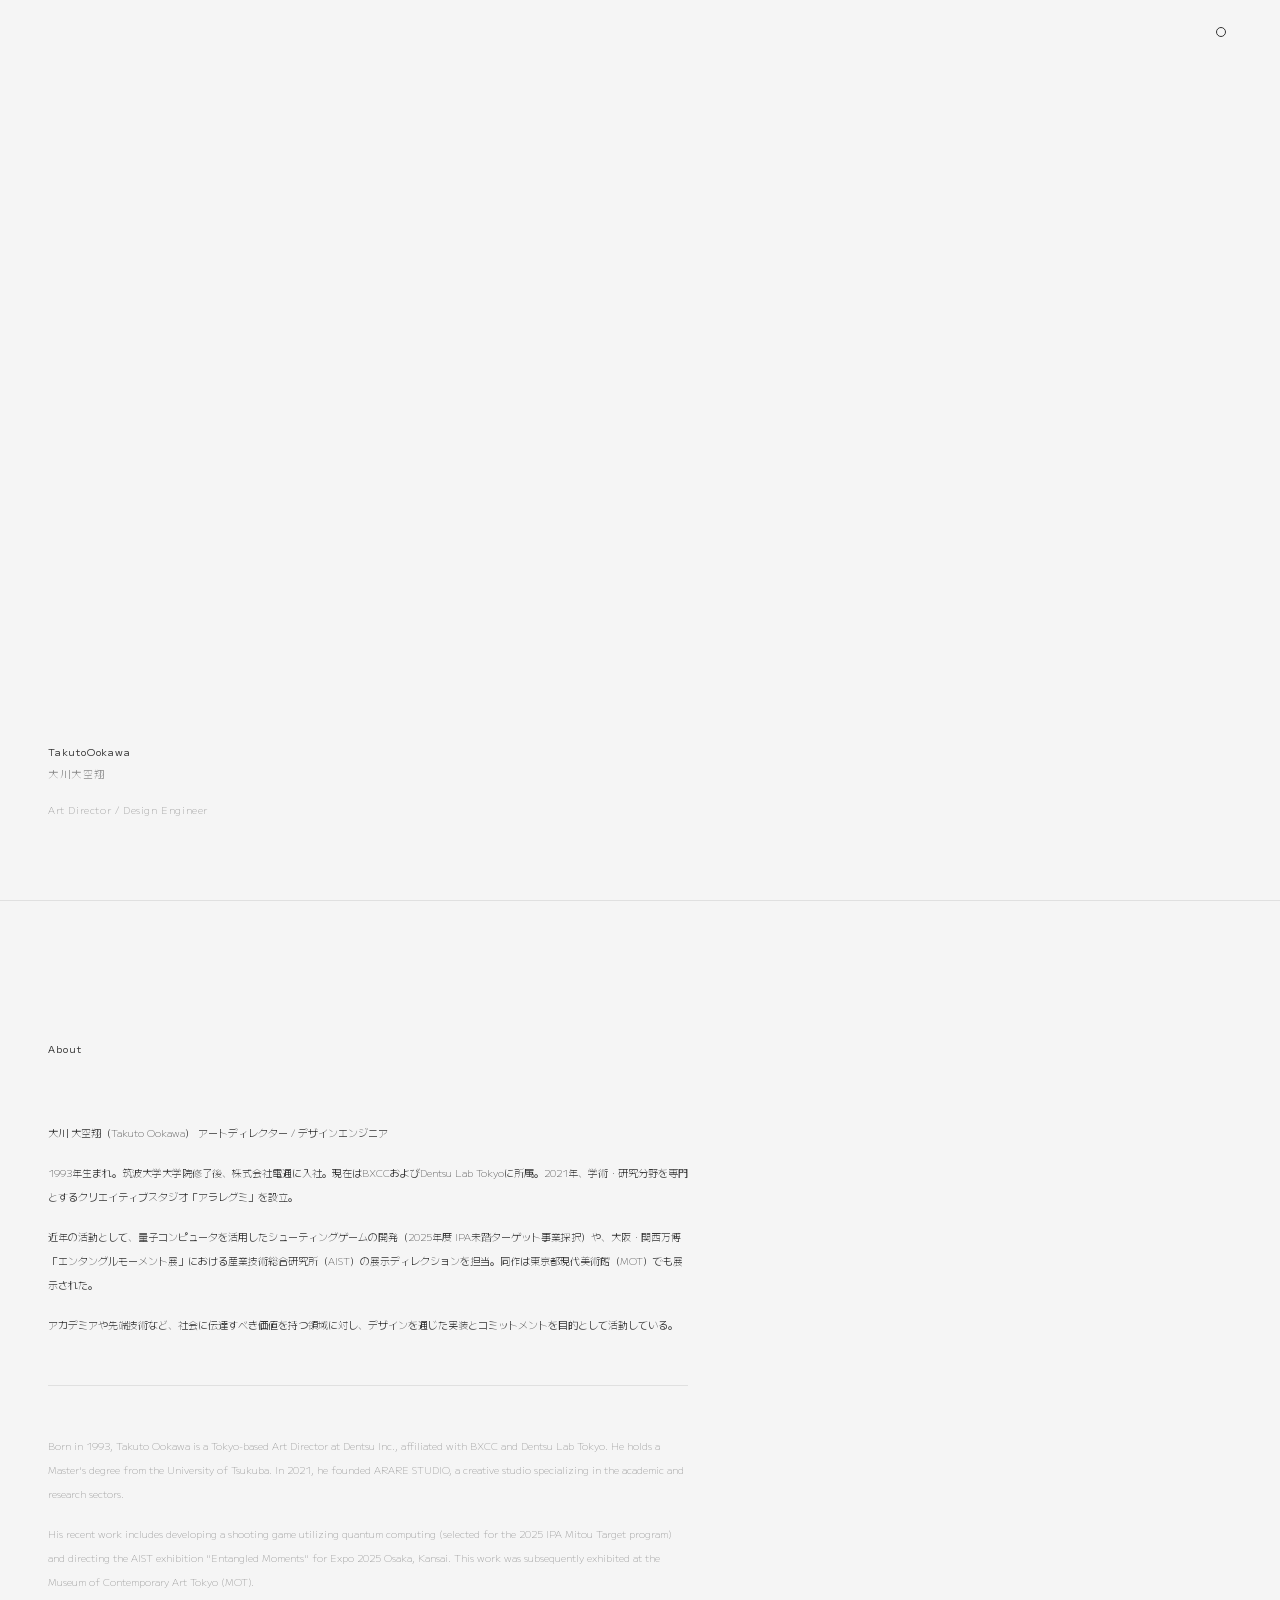
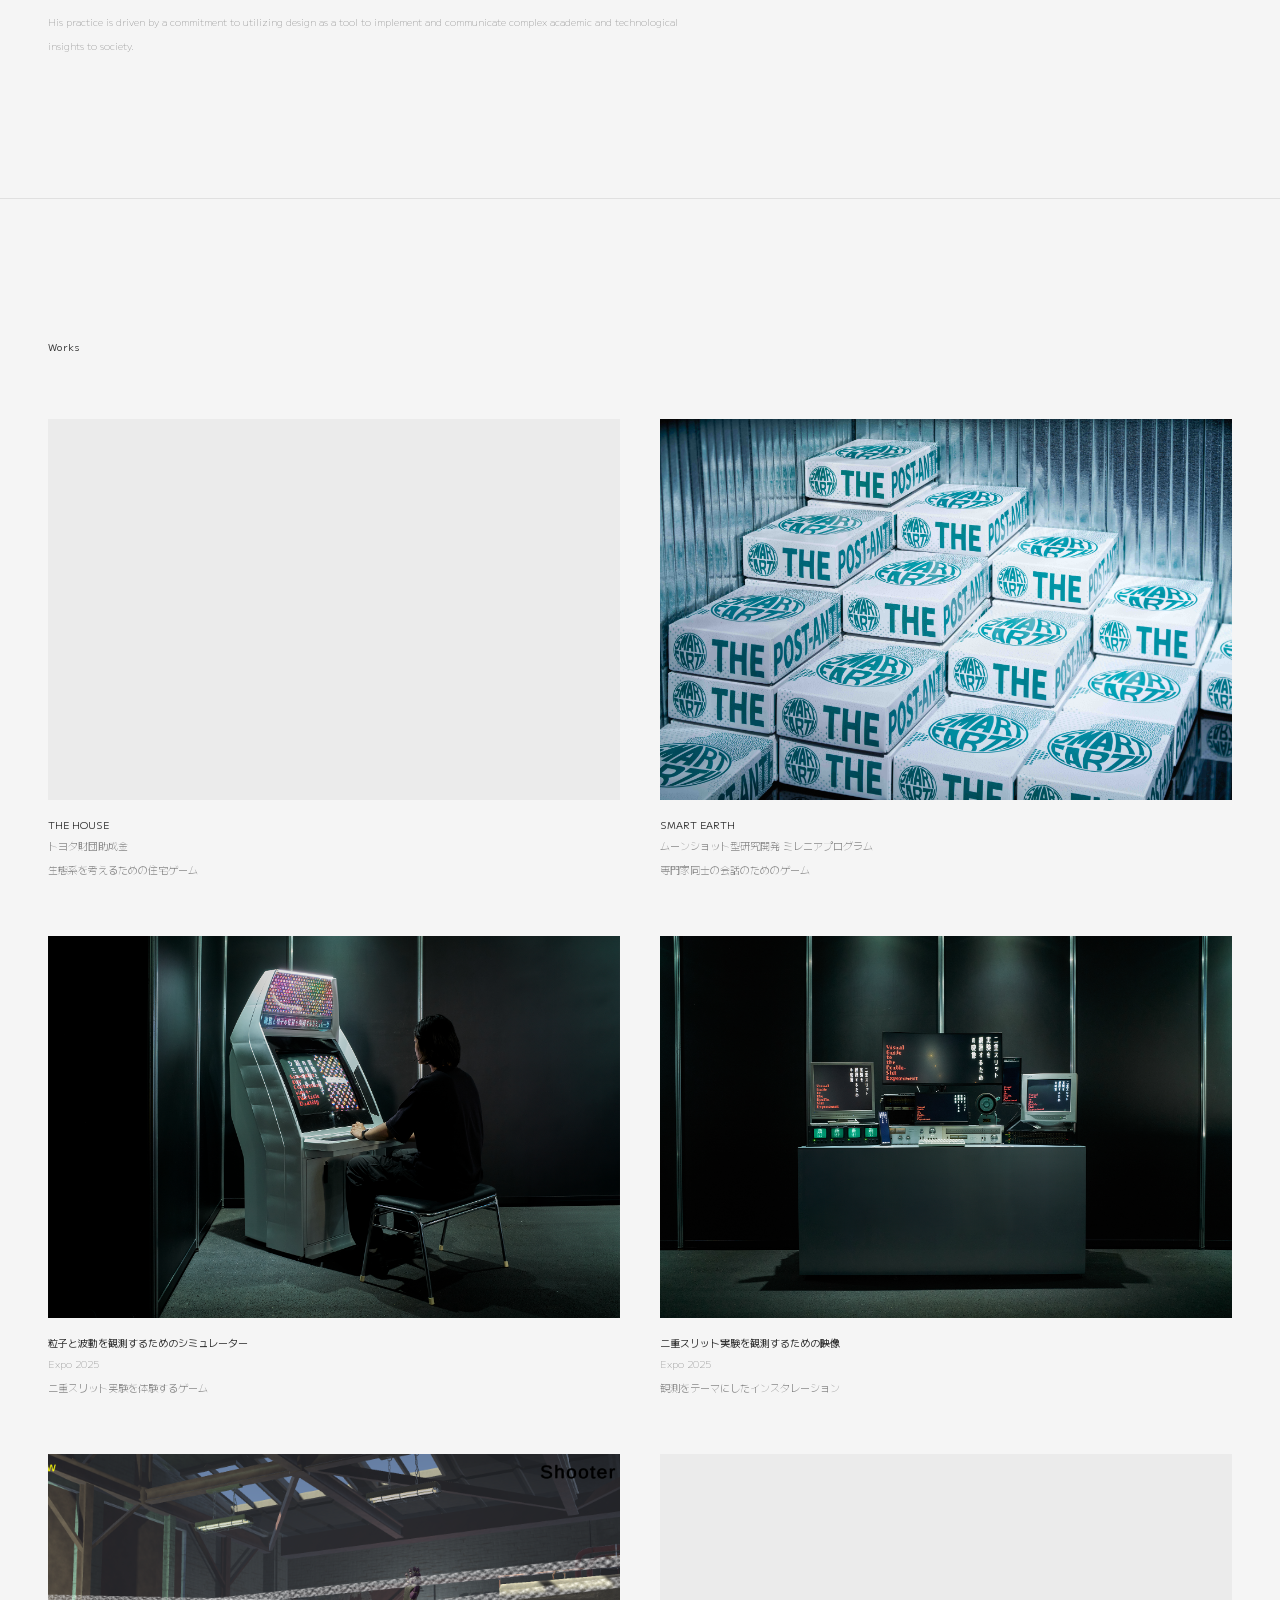
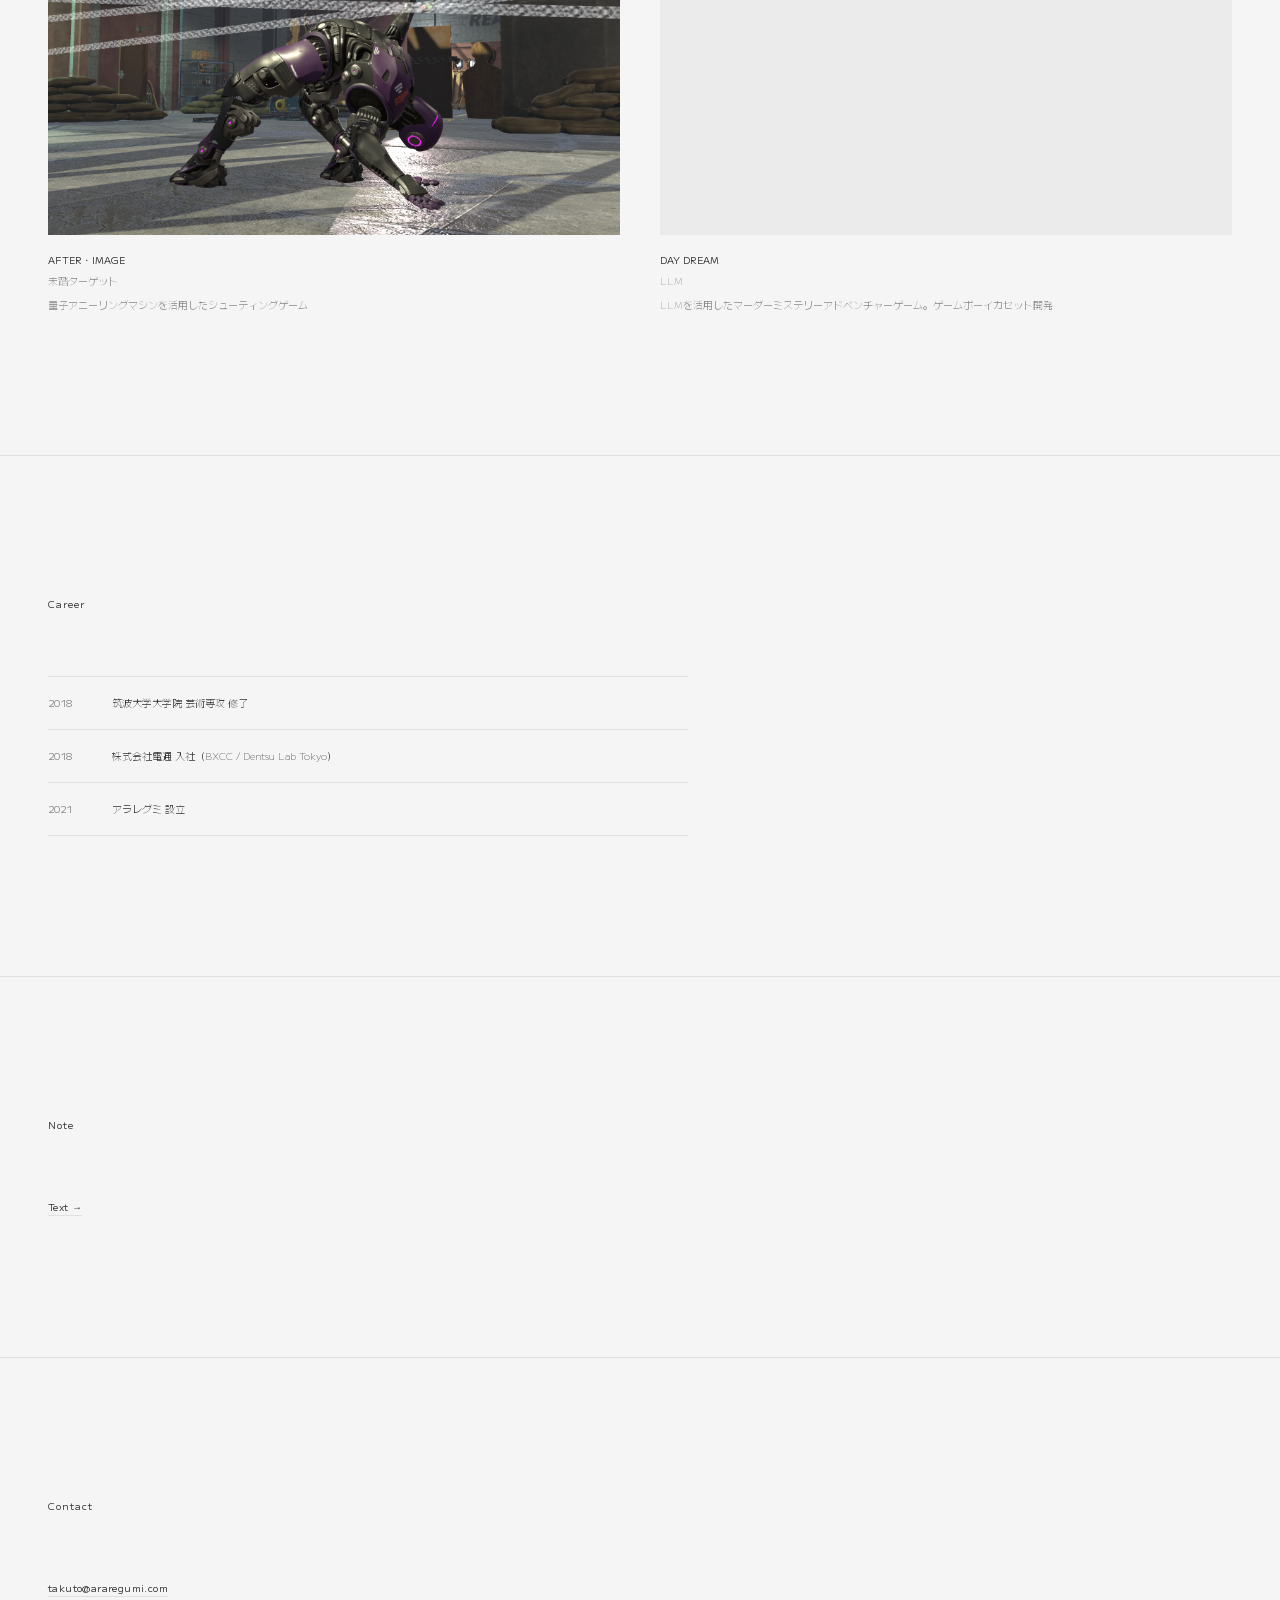
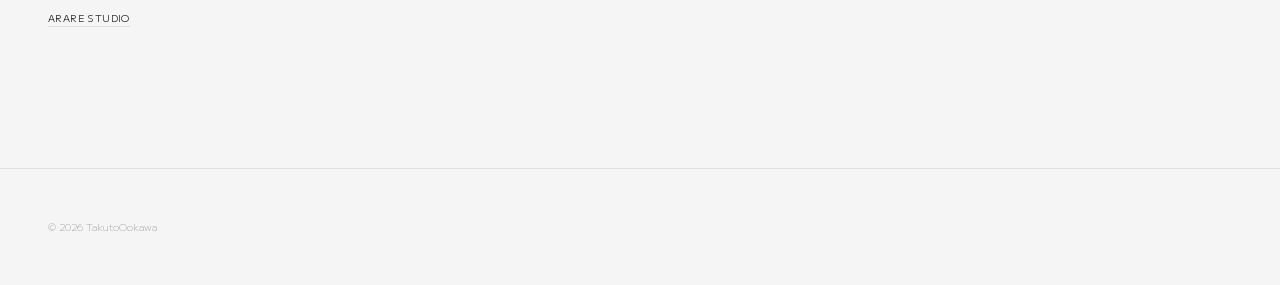
==== commit 9c747a24: "Add design system and apply M PLUS 2 / 10px unified typography - Create DESIGN_SYSTEM.md documenting" ====
--- a/index.html
+++ b/index.html
@@ -7,7 +7,7 @@
   <meta name="description" content="大川大空翔 — アートディレクター / インタラクションデザイナー。デザインを通じた実装とコミットメントを目的として活動。">
   <link rel="preconnect" href="https://fonts.googleapis.com">
   <link rel="preconnect" href="https://fonts.gstatic.com" crossorigin>
-  <link href="https://fonts.googleapis.com/css2?family=JetBrains+Mono:wght@300;400;500&display=swap" rel="stylesheet">
+  <link href="https://fonts.googleapis.com/css2?family=M+PLUS+2:wght@200;400&display=swap" rel="stylesheet">
   <link rel="stylesheet" href="style.css">
 </head>
 <body>
--- a/style.css
+++ b/style.css
@@ -1,5 +1,5 @@
 /* ========================================
-   Tokens
+   Design System Tokens
    ======================================== */
 
 :root {
@@ -9,12 +9,12 @@
   --rule: #E0E0E0;
   --surface: #EBEBEB;
 
-  --font-sans: -apple-system, BlinkMacSystemFont, "Hiragino Kaku Gothic ProN",
-    "Noto Sans JP", "Segoe UI", sans-serif;
-  --font-mono: "JetBrains Mono", ui-monospace, SFMono-Regular, monospace;
+  --font: "M PLUS 2", sans-serif;
+  --weight-heading: 400;
+  --weight-body: 200;
 
   --page-px: 48px;
-  --section-gap: 160px;
+  --section-gap: 140px;
 }
 
 [data-theme="dark"] {
@@ -32,17 +32,18 @@
 *, *::before, *::after { margin: 0; padding: 0; box-sizing: border-box; }
 
 html {
-  font-size: 16px;
   scroll-behavior: smooth;
   -webkit-font-smoothing: antialiased;
   -moz-osx-font-smoothing: grayscale;
 }
 
 body {
-  font-family: var(--font-sans);
+  font-family: var(--font);
+  font-size: 10px;
+  font-weight: var(--weight-body);
   background: var(--bg);
   color: var(--text);
-  line-height: 1.8;
+  line-height: 2;
   transition: background 0.3s, color 0.3s;
 }
 
@@ -53,7 +54,7 @@
 
 a:focus-visible,
 button:focus-visible {
-  outline: 1.5px solid var(--text);
+  outline: 1px solid var(--text);
   outline-offset: 3px;
 }
 
@@ -81,17 +82,17 @@
   border: none;
   background: none;
   cursor: pointer;
-  width: 20px;
-  height: 20px;
+  width: 16px;
+  height: 16px;
   position: relative;
 }
 
 .theme-toggle__icon {
   display: block;
-  width: 14px;
-  height: 14px;
+  width: 10px;
+  height: 10px;
   border-radius: 50%;
-  border: 1.5px solid var(--text);
+  border: 1px solid var(--text);
   transition: background 0.3s, border-color 0.3s;
 }
 
@@ -112,28 +113,25 @@
 }
 
 .hero__name {
-  font-family: var(--font-mono);
-  font-size: clamp(3rem, 9vw, 8rem);
-  font-weight: 400;
-  letter-spacing: -0.03em;
-  line-height: 1;
-  margin-bottom: 12px;
+  font-size: 10px;
+  font-weight: var(--weight-heading);
+  letter-spacing: 0.08em;
+  line-height: 1.6;
+  margin-bottom: 4px;
 }
 
 .hero__name-ja {
-  font-family: var(--font-sans);
-  font-size: clamp(0.875rem, 1.4vw, 1.125rem);
-  font-weight: 300;
+  font-size: 10px;
+  font-weight: var(--weight-body);
   letter-spacing: 0.15em;
   color: var(--text-sub);
-  margin-bottom: 24px;
+  margin-bottom: 16px;
 }
 
 .hero__title {
-  font-family: var(--font-mono);
-  font-size: 0.8125rem;
-  font-weight: 300;
-  letter-spacing: 0.04em;
+  font-size: 10px;
+  font-weight: var(--weight-body);
+  letter-spacing: 0.06em;
   color: var(--text-sub);
 }
 
@@ -147,12 +145,11 @@
 }
 
 .section__heading {
-  font-family: var(--font-mono);
-  font-size: clamp(2rem, 5vw, 4rem);
-  font-weight: 400;
-  letter-spacing: -0.02em;
-  line-height: 1.1;
-  margin-bottom: 80px;
+  font-size: 10px;
+  font-weight: var(--weight-heading);
+  letter-spacing: 0.1em;
+  line-height: 1.6;
+  margin-bottom: 64px;
 }
 
 .section__body {
@@ -169,10 +166,10 @@
 
 .about__ja p,
 .about__en p {
-  font-size: 0.9375rem;
-  font-weight: 300;
-  line-height: 2;
-  margin-bottom: 1.2em;
+  font-size: 10px;
+  font-weight: var(--weight-body);
+  line-height: 2.4;
+  margin-bottom: 1.6em;
 }
 
 .about__ja p:last-child,
@@ -181,15 +178,10 @@
 }
 
 .about__en {
-  margin-top: 56px;
-  padding-top: 56px;
+  margin-top: 48px;
+  padding-top: 48px;
   border-top: 1px solid var(--rule);
   color: var(--text-sub);
-}
-
-.about__en p {
-  font-size: 0.875rem;
-  line-height: 1.9;
 }
 
 /* ========================================
@@ -199,7 +191,7 @@
 .works {
   display: grid;
   grid-template-columns: repeat(2, 1fr);
-  gap: 64px 40px;
+  gap: 56px 40px;
 }
 
 .works__item {
@@ -210,7 +202,7 @@
 .works__thumb {
   aspect-ratio: 3 / 2;
   background: var(--surface);
-  margin-bottom: 20px;
+  margin-bottom: 16px;
   overflow: hidden;
   transition: filter 0.3s;
 }
@@ -231,25 +223,23 @@
 }
 
 .works__title {
-  font-size: 0.9375rem;
-  font-weight: 500;
-  line-height: 1.5;
+  font-size: 10px;
+  font-weight: var(--weight-heading);
+  line-height: 1.8;
+  margin-bottom: 2px;
+}
+
+.works__cat {
+  font-size: 10px;
+  font-weight: var(--weight-body);
+  color: var(--text-sub);
   margin-bottom: 4px;
 }
 
-.works__cat {
-  font-family: var(--font-mono);
-  font-size: 0.75rem;
-  font-weight: 400;
-  letter-spacing: 0.03em;
-  color: var(--text-sub);
-  margin-bottom: 6px;
-}
-
 .works__desc {
-  font-size: 0.8125rem;
-  font-weight: 300;
-  line-height: 1.7;
+  font-size: 10px;
+  font-weight: var(--weight-body);
+  line-height: 2;
   color: var(--text-sub);
 }
 
@@ -259,8 +249,8 @@
 
 .career__row {
   display: flex;
-  gap: 32px;
-  padding: 20px 0;
+  gap: 24px;
+  padding: 16px 0;
   border-bottom: 1px solid var(--rule);
 }
 
@@ -269,17 +259,16 @@
 }
 
 .career__year {
-  font-family: var(--font-mono);
-  font-size: 0.8125rem;
-  font-weight: 400;
+  font-size: 10px;
+  font-weight: var(--weight-heading);
   color: var(--text-sub);
   flex-shrink: 0;
-  width: 48px;
+  width: 40px;
 }
 
 .career__text {
-  font-size: 0.9375rem;
-  font-weight: 300;
+  font-size: 10px;
+  font-weight: var(--weight-body);
 }
 
 /* ========================================
@@ -287,12 +276,11 @@
    ======================================== */
 
 .text-link {
-  font-family: var(--font-mono);
-  font-size: 0.875rem;
-  font-weight: 400;
-  letter-spacing: 0.02em;
+  font-size: 10px;
+  font-weight: var(--weight-heading);
+  letter-spacing: 0.04em;
   border-bottom: 1px solid var(--rule);
-  padding-bottom: 2px;
+  padding-bottom: 1px;
   transition: border-color 0.2s;
 }
 
@@ -307,7 +295,7 @@
 .contact {
   display: flex;
   flex-direction: column;
-  gap: 12px;
+  gap: 10px;
 }
 
 /* ========================================
@@ -320,9 +308,8 @@
 }
 
 .footer p {
-  font-family: var(--font-mono);
-  font-size: 0.6875rem;
-  font-weight: 300;
+  font-size: 10px;
+  font-weight: var(--weight-body);
   color: var(--text-sub);
 }
 
@@ -341,17 +328,17 @@
   }
 
   .section__heading {
-    margin-bottom: 56px;
+    margin-bottom: 48px;
   }
 
   .works {
     grid-template-columns: 1fr;
-    gap: 48px;
+    gap: 40px;
   }
 
   .career__row {
     flex-direction: column;
-    gap: 4px;
+    gap: 2px;
   }
 
   .career__year {
@@ -362,10 +349,10 @@
 @media (max-width: 480px) {
   :root {
     --page-px: 20px;
-    --section-gap: 72px;
+    --section-gap: 80px;
   }
 
   .section__heading {
-    margin-bottom: 40px;
-  }
-}
+    margin-bottom: 36px;
+  }
+}
